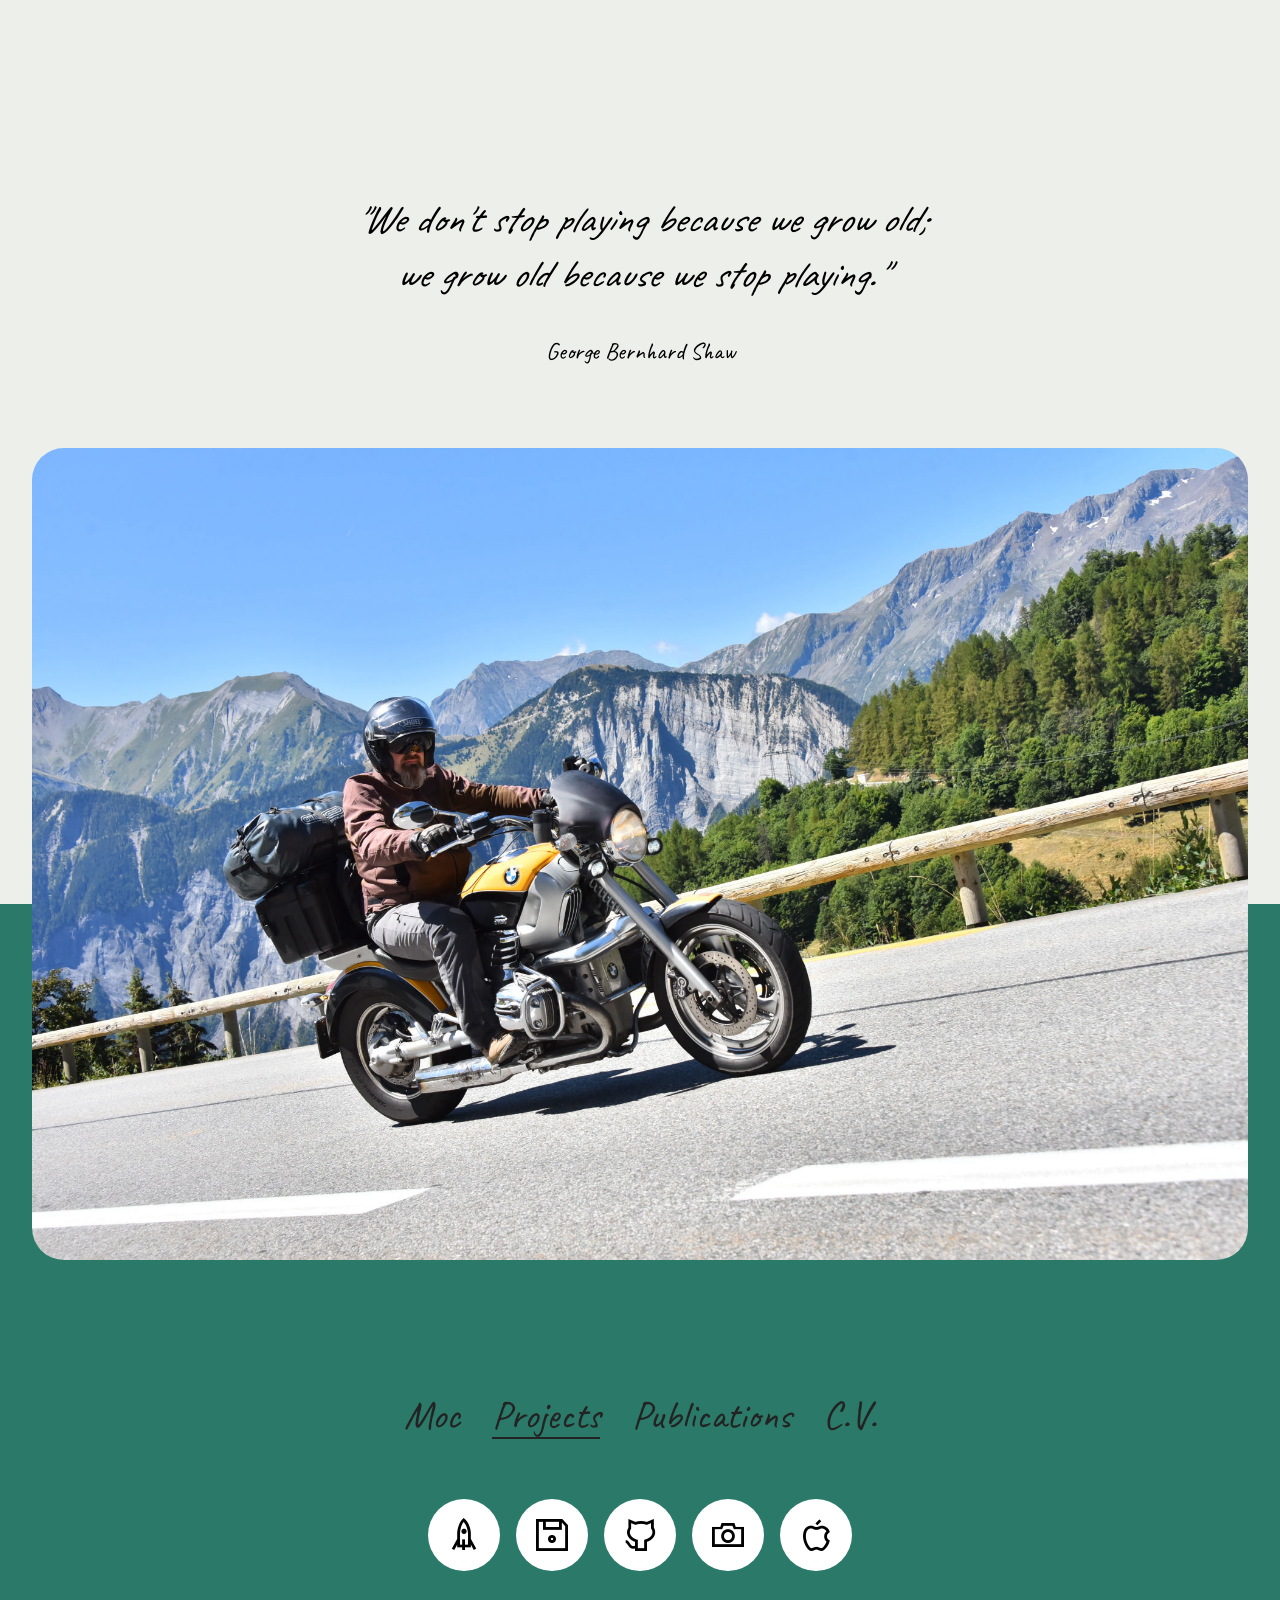
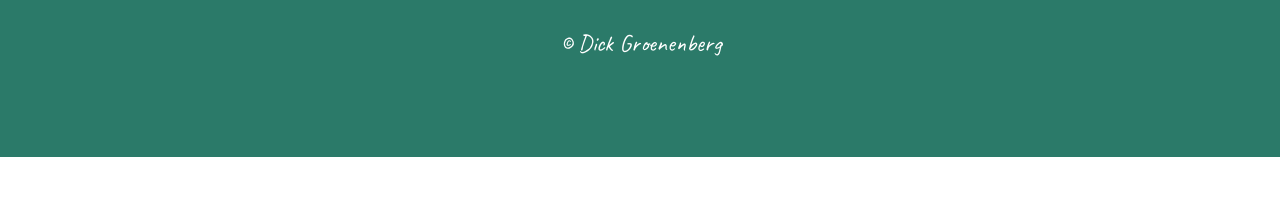
==== index.html @ f220b749 "moc pdf2?" ====
<!DOCTYPE html>
<html  >
<head>
  <!-- Site made with Mobirise Website Builder v6.1.9, https://mobirise.com -->
  <meta charset="UTF-8">
  <meta http-equiv="X-UA-Compatible" content="IE=edge">
  <meta name="generator" content="Mobirise v6.1.9, mobirise.com">
  <meta name="viewport" content="width=device-width, initial-scale=1, minimum-scale=1">
  <link rel="shortcut icon" href="assets/images/cylindrus-login-icon-small-128x129.png" type="image/x-icon">
  <meta name="description" content="">
  
  
  <title>Home</title>
  <link rel="stylesheet" href="assets/web/assets/mobirise-icons2/mobirise2.css">
  <link rel="stylesheet" href="assets/bootstrap/css/bootstrap.min.css">
  <link rel="stylesheet" href="assets/animatecss/animate.css">
  <link rel="stylesheet" href="assets/theme/css/style.css">
  <link rel="preload" href="https://fonts.googleapis.com/css?family=Inter+Tight:100,200,300,400,500,600,700,800,900,100i,200i,300i,400i,500i,600i,700i,800i,900i&display=swap" as="style" onload="this.onload=null;this.rel='stylesheet'">
  <noscript><link rel="stylesheet" href="https://fonts.googleapis.com/css?family=Inter+Tight:100,200,300,400,500,600,700,800,900,100i,200i,300i,400i,500i,600i,700i,800i,900i&display=swap"></noscript>
  <link rel="preload" href="https://fonts.googleapis.com/css?family=Caveat:400,500,600,700&display=swap" as="style" onload="this.onload=null;this.rel='stylesheet'">
  <noscript><link rel="stylesheet" href="https://fonts.googleapis.com/css?family=Caveat:400,500,600,700&display=swap"></noscript>
  <link rel="preload" as="style" href="assets/mobirise/css/mbr-additional.css?v=u9YUX5"><link rel="stylesheet" href="assets/mobirise/css/mbr-additional.css?v=u9YUX5" type="text/css">

  
  
  
</head>
<body>
  
  <section data-bs-version="5.1" class="header5 cid-tJS6uM4N87" id="header05-1">
	

	
	
	<div class="topbg"></div>
	<div class="align-center container">
		<div class="row justify-content-center">
			<div class="col-md-12 col-lg-9">
				<h1 class="mbr-section-title mbr-fonts-style mb-4 display-5"><em style="">"We don't stop playing because we grow old;</em><div><em style="">we grow old because we stop playing."</em></div></h1>
				<p class="mbr-text mbr-fonts-style mb-4 display-7">George Bernhard Shaw</p>
				
			</div>
		</div>
		<div class="row mt-5 justify-content-center">
			<div class="col-12 col-lg-12">
				<img src="assets/images/cla05586-2000x1335.jpg" alt="Mobirise Website Builder" title="">
			</div>
		</div>
	</div>
</section>

<section data-bs-version="5.1" class="footer1 programm5 cid-tJS9NNcTLZ" once="footers" id="footer03-8">

        

    

    <div class="container">
        <div class="row">

            <div class="row-links mb-4">
                <ul class="header-menu">
                  
                  
                  
                  
                <li class="header-menu-item mbr-fonts-style display-5">Moc</li><li class="header-menu-item mbr-fonts-style display-5"><a href="projects.html" class="text-black">Projects</a></li><li class="header-menu-item mbr-fonts-style display-5">Publications</li><li class="header-menu-item mbr-fonts-style display-5">C.V.</li></ul>
              </div>

            <div class="col-12">
                <div class="social-row">
                    <div class="soc-item">
                        <a href="https://mobiri.se/" target="_blank">
                            <span class="mbr-iconfont display-7 mobi-mbri-rocket mobi-mbri"></span>
                        </a>
                    </div>
                    <div class="soc-item">
                        <a href="https://mobiri.se/" target="_blank">
                            <span class="mbr-iconfont mobi-mbri-save mobi-mbri"></span>
                        </a>
                    </div>
                    <div class="soc-item">
                        <a href="https://mobiri.se/" target="_blank">
                            <span class="mbr-iconfont mobi-mbri-github mobi-mbri"></span>
                        </a>
                    </div>
                    <div class="soc-item">
                        <a href="https://mobiri.se/" target="_blank">
                            <span class="mbr-iconfont mobi-mbri-camera mobi-mbri"></span>
                        </a>
                    </div>
                    <div class="soc-item">
                        <a href="https://mobiri.se/" target="_blank">
                            <span class="mbr-iconfont mobi-mbri-apple mobi-mbri"></span>
                        </a>
                    </div>
                </div>
            </div>
            <div class="col-12 mt-5">
                <p class="mbr-fonts-style copyright display-7">
                    © Dick Groenenberg</p>
            </div>
        </div>
    </div>
</section><section class="display-7" style="padding: 0;align-items: center;justify-content: center;flex-wrap: wrap;    align-content: center;display: flex;position: relative;height: 4rem;"><a href="https://mobiri.se/" style="flex: 1 1;height: 4rem;position: absolute;width: 100%;z-index: 1;"><img alt="" style="height: 4rem;" src="[data-uri]"></a><p style="margin: 0;text-align: center;" class="display-7">&#8204;</p><a style="z-index:1" href="https://mobirise.com/drag-drop-website-builder.html">Drag and Drop Website Builder</a></section><script src="assets/bootstrap/js/bootstrap.bundle.min.js"></script>  <script src="assets/smoothscroll/smooth-scroll.js"></script>  <script src="assets/ytplayer/index.js"></script>  <script src="assets/theme/js/script.js"></script>  
  
  
 <div id="scrollToTop" class="scrollToTop mbr-arrow-up"><a style="text-align: center;"><i class="mbr-arrow-up-icon mbr-arrow-up-icon-cm cm-icon cm-icon-smallarrow-up"></i></a></div>
    <input name="animation" type="hidden">
  </body>
</html>
---- assets/web/assets/mobirise-icons2/mobirise2.css ----
@font-face {
  font-family: 'Moririse2';
  font-display: swap;
  src:  url('mobirise2.eot?f2bix4');
  src:  url('mobirise2.eot?f2bix4#iefix') format('embedded-opentype'),
    url('mobirise2.woff2?f2bix4') format('woff2'),
    url('mobirise2.woff?f2bix4') format('woff'),
    url('mobirise2.ttf?f2bix4') format('truetype'),
    url('mobirise2.svg?f2bix4#mobirise2') format('svg');
  font-weight: normal;
  font-style: normal;
}

[class^="mobi-"], [class*=" mobi-"] {
  /* use !important to prevent issues with browser extensions that change fonts */
  font-family: 'Moririse2' !important;
  speak: none;
  font-style: normal;
  font-weight: normal;
  font-variant: normal;
  text-transform: none;
  line-height: 1;

  /* Better Font Rendering =========== */
  -webkit-font-smoothing: antialiased;
  -moz-osx-font-smoothing: grayscale;
}

.mobi-mbri-add-submenu:before {
  content: "\e900";
}
.mobi-mbri-alert:before {
  content: "\e901";
}
.mobi-mbri-align-center:before {
  content: "\e902";
}
.mobi-mbri-align-justify:before {
  content: "\e903";
}
.mobi-mbri-align-left:before {
  content: "\e904";
}
.mobi-mbri-align-right:before {
  content: "\e905";
}
.mobi-mbri-android:before {
  content: "\e906";
}
.mobi-mbri-apple:before {
  content: "\e907";
}
.mobi-mbri-arrow-down:before {
  content: "\e908";
}
.mobi-mbri-arrow-next:before {
  content: "\e909";
}
.mobi-mbri-arrow-prev:before {
  content: "\e90a";
}
.mobi-mbri-arrow-up:before {
  content: "\e90b";
}
.mobi-mbri-bold:before {
  content: "\e90c";
}
.mobi-mbri-bookmark:before {
  content: "\e90d";
}
.mobi-mbri-bootstrap:before {
  content: "\e90e";
}
.mobi-mbri-briefcase:before {
  content: "\e90f";
}
.mobi-mbri-browse:before {
  content: "\e910";
}
.mobi-mbri-bulleted-list:before {
  content: "\e911";
}
.mobi-mbri-calendar:before {
  content: "\e912";
}
.mobi-mbri-camera:before {
  content: "\e913";
}
.mobi-mbri-cart-add:before {
  content: "\e914";
}
.mobi-mbri-cart-full:before {
  content: "\e915";
}
.mobi-mbri-cash:before {
  content: "\e916";
}
.mobi-mbri-change-style:before {
  content: "\e917";
}
.mobi-mbri-chat:before {
  content: "\e918";
}
.mobi-mbri-clock:before {
  content: "\e919";
}
.mobi-mbri-close:before {
  content: "\e91a";
}
.mobi-mbri-cloud:before {
  content: "\e91b";
}
.mobi-mbri-code:before {
  content: "\e91c";
}
.mobi-mbri-contact-form:before {
  content: "\e91d";
}
.mobi-mbri-credit-card:before {
  content: "\e91e";
}
.mobi-mbri-cursor-click:before {
  content: "\e91f";
}
.mobi-mbri-cust-feedback:before {
  content: "\e920";
}
.mobi-mbri-database:before {
  content: "\e921";
}
.mobi-mbri-delivery:before {
  content: "\e922";
}
.mobi-mbri-desktop:before {
  content: "\e923";
}
.mobi-mbri-devices:before {
  content: "\e924";
}
.mobi-mbri-down:before {
  content: "\e925";
}
.mobi-mbri-download-2:before {
  content: "\e926";
}
.mobi-mbri-download:before {
  content: "\e927";
}
.mobi-mbri-drag-n-drop-2:before {
  content: "\e928";
}
.mobi-mbri-drag-n-drop:before {
  content: "\e929";
}
.mobi-mbri-edit-2:before {
  content: "\e92a";
}
.mobi-mbri-edit:before {
  content: "\e92b";
}
.mobi-mbri-error:before {
  content: "\e92c";
}
.mobi-mbri-extension:before {
  content: "\e92d";
}
.mobi-mbri-features:before {
  content: "\e92e";
}
.mobi-mbri-file:before {
  content: "\e92f";
}
.mobi-mbri-flag:before {
  content: "\e930";
}
.mobi-mbri-folder:before {
  content: "\e931";
}
.mobi-mbri-gift:before {
  content: "\e932";
}
.mobi-mbri-github:before {
  content: "\e933";
}
.mobi-mbri-globe-2:before {
  content: "\e934";
}
.mobi-mbri-globe:before {
  content: "\e935";
}
.mobi-mbri-growing-chart:before {
  content: "\e936";
}
.mobi-mbri-hearth:before {
  content: "\e937";
}
.mobi-mbri-help:before {
  content: "\e938";
}
.mobi-mbri-home:before {
  content: "\e939";
}
.mobi-mbri-hot-cup:before {
  content: "\e93a";
}
.mobi-mbri-idea:before {
  content: "\e93b";
}
.mobi-mbri-image-gallery:before {
  content: "\e93c";
}
.mobi-mbri-image-slider:before {
  content: "\e93d";
}
.mobi-mbri-info:before {
  content: "\e93e";
}
.mobi-mbri-italic:before {
  content: "\e93f";
}
.mobi-mbri-key:before {
  content: "\e940";
}
.mobi-mbri-laptop:before {
  content: "\e941";
}
.mobi-mbri-layers:before {
  content: "\e942";
}
.mobi-mbri-left-right:before {
  content: "\e943";
}
.mobi-mbri-left:before {
  content: "\e944";
}
.mobi-mbri-letter:before {
  content: "\e945";
}
.mobi-mbri-like:before {
  content: "\e946";
}
.mobi-mbri-link:before {
  content: "\e947";
}
.mobi-mbri-lock:before {
  content: "\e948";
}
.mobi-mbri-login:before {
  content: "\e949";
}
.mobi-mbri-logout:before {
  content: "\e94a";
}
.mobi-mbri-magic-stick:before {
  content: "\e94b";
}
.mobi-mbri-map-pin:before {
  content: "\e94c";
}
.mobi-mbri-menu:before {
  content: "\e94d";
}
.mobi-mbri-mobile-2:before {
  content: "\e94e";
}
.mobi-mbri-mobile-horizontal:before {
  content: "\e94f";
}
.mobi-mbri-mobile:before {
  content: "\e950";
}
.mobi-mbri-mobirise:before {
  content: "\e951";
}
.mobi-mbri-more-horizontal:before {
  content: "\e952";
}
.mobi-mbri-more-vertical:before {
  content: "\e953";
}
.mobi-mbri-music:before {
  content: "\e954";
}
.mobi-mbri-new-file:before {
  content: "\e955";
}
.mobi-mbri-numbered-list:before {
  content: "\e956";
}
.mobi-mbri-opened-folder:before {
  content: "\e957";
}
.mobi-mbri-pages:before {
  content: "\e958";
}
.mobi-mbri-paper-plane:before {
  content: "\e959";
}
.mobi-mbri-paperclip:before {
  content: "\e95a";
}
.mobi-mbri-phone:before {
  content: "\e95b";
}
.mobi-mbri-photo:before {
  content: "\e95c";
}
.mobi-mbri-photos:before {
  content: "\e95d";
}
.mobi-mbri-pin:before {
  content: "\e95e";
}
.mobi-mbri-play:before {
  content: "\e95f";
}
.mobi-mbri-plus:before {
  content: "\e960";
}
.mobi-mbri-preview:before {
  content: "\e961";
}
.mobi-mbri-print:before {
  content: "\e962";
}
.mobi-mbri-protect:before {
  content: "\e963";
}
.mobi-mbri-question:before {
  content: "\e964";
}
.mobi-mbri-quote-left:before {
  content: "\e965";
}
.mobi-mbri-quote-right:before {
  content: "\e966";
}
.mobi-mbri-redo:before {
  content: "\e967";
}
.mobi-mbri-refresh:before {
  content: "\e968";
}
.mobi-mbri-responsive-2:before {
  content: "\e969";
}
.mobi-mbri-responsive:before {
  content: "\e96a";
}
.mobi-mbri-right:before {
  content: "\e96b";
}
.mobi-mbri-rocket:before {
  content: "\e96c";
}
.mobi-mbri-sad-face:before {
  content: "\e96d";
}
.mobi-mbri-sale:before {
  content: "\e96e";
}
.mobi-mbri-save:before {
  content: "\e96f";
}
.mobi-mbri-search:before {
  content: "\e970";
}
.mobi-mbri-setting-2:before {
  content: "\e971";
}
.mobi-mbri-setting-3:before {
  content: "\e972";
}
.mobi-mbri-setting:before {
  content: "\e973";
}
.mobi-mbri-share:before {
  content: "\e974";
}
.mobi-mbri-shopping-bag:before {
  content: "\e975";
}
.mobi-mbri-shopping-basket:before {
  content: "\e976";
}
.mobi-mbri-shopping-cart:before {
  content: "\e977";
}
.mobi-mbri-sites:before {
  content: "\e978";
}
.mobi-mbri-smile-face:before {
  content: "\e979";
}
.mobi-mbri-speed:before {
  content: "\e97a";
}
.mobi-mbri-star:before {
  content: "\e97b";
}
.mobi-mbri-success:before {
  content: "\e97c";
}
.mobi-mbri-sun:before {
  content: "\e97d";
}
.mobi-mbri-sun2:before {
  content: "\e97e";
}
.mobi-mbri-tablet-vertical:before {
  content: "\e97f";
}
.mobi-mbri-tablet:before {
  content: "\e980";
}
.mobi-mbri-target:before {
  content: "\e981";
}
.mobi-mbri-timer:before {
  content: "\e982";
}
.mobi-mbri-to-ftp:before {
  content: "\e983";
}
.mobi-mbri-to-local-drive:before {
  content: "\e984";
}
.mobi-mbri-touch-swipe:before {
  content: "\e985";
}
.mobi-mbri-touch:before {
  content: "\e986";
}
.mobi-mbri-trash:before {
  content: "\e987";
}
.mobi-mbri-underline:before {
  content: "\e988";
}
.mobi-mbri-undo:before {
  content: "\e989";
}
.mobi-mbri-unlink:before {
  content: "\e98a";
}
.mobi-mbri-unlock:before {
  content: "\e98b";
}
.mobi-mbri-up-down:before {
  content: "\e98c";
}
.mobi-mbri-up:before {
  content: "\e98d";
}
.mobi-mbri-update:before {
  content: "\e98e";
}
.mobi-mbri-upload-2:before {
  content: "\e98f";
}
.mobi-mbri-upload:before {
  content: "\e990";
}
.mobi-mbri-user-2:before {
  content: "\e991";
}
.mobi-mbri-user:before {
  content: "\e992";
}
.mobi-mbri-users:before {
  content: "\e993";
}
.mobi-mbri-video-play:before {
  content: "\e994";
}
.mobi-mbri-video:before {
  content: "\e995";
}
.mobi-mbri-watch:before {
  content: "\e996";
}
.mobi-mbri-website-theme-2:before {
  content: "\e997";
}
.mobi-mbri-website-theme:before {
  content: "\e998";
}
.mobi-mbri-wifi:before {
  content: "\e999";
}
.mobi-mbri-windows:before {
  content: "\e99a";
}
.mobi-mbri-zoom-in:before {
  content: "\e99b";
}
.mobi-mbri-zoom-out:before {
  content: "\e99c";
}
---- assets/theme/css/style.css ----
@charset "UTF-8";
section {
  background-color: #ffffff;
}

body {
  font-style: normal;
  line-height: 1.5;
  font-weight: 400;
  color: #232323;
  position: relative;
}

button {
  background-color: transparent;
  border-color: transparent;
}

.embla__button,
.carousel-control {
  background-color: #edefea !important;
  opacity: 0.8 !important;
  color: #464845 !important;
  border-color: #edefea !important;
}

.carousel .close,
.modalWindow .close {
  background-color: #edefea !important;
  color: #464845 !important;
  border-color: #edefea !important;
  opacity: 0.8 !important;
}

.carousel .close:hover,
.modalWindow .close:hover {
  opacity: 1 !important;
}

.carousel-indicators li {
  background-color: #edefea !important;
  border: 2px solid #464845 !important;
}

.carousel-indicators li:hover,
.carousel-indicators li:active {
  opacity: 0.8 !important;
}

.embla__button:hover,
.carousel-control:hover {
  background-color: #edefea !important;
  opacity: 1 !important;
}

.modalWindow-video-container {
  height: 80%;
}

section,
.container,
.container-fluid {
  position: relative;
  word-wrap: break-word;
}

a.mbr-iconfont:hover {
  text-decoration: none;
}

.article .lead p,
.article .lead ul,
.article .lead ol,
.article .lead pre,
.article .lead blockquote {
  margin-bottom: 0;
}

a {
  font-style: normal;
  font-weight: 400;
  cursor: pointer;
}
a, a:hover {
  text-decoration: none;
}

.mbr-section-title {
  font-style: normal;
  line-height: 1.3;
}

.mbr-section-subtitle {
  line-height: 1.3;
}

.mbr-text {
  font-style: normal;
  line-height: 1.7;
}

h1,
h2,
h3,
h4,
h5,
h6,
.display-1,
.display-2,
.display-4,
.display-5,
.display-7,
span,
p,
a {
  line-height: 1;
  word-break: break-word;
  word-wrap: break-word;
  font-weight: 400;
}

b,
strong {
  font-weight: bold;
}

input:-webkit-autofill, input:-webkit-autofill:hover, input:-webkit-autofill:focus, input:-webkit-autofill:active {
  transition-delay: 9999s;
  -webkit-transition-property: background-color, color;
  transition-property: background-color, color;
}

textarea[type=hidden] {
  display: none;
}

section {
  background-position: 50% 50%;
  background-repeat: no-repeat;
  background-size: cover;
}
section .mbr-background-video,
section .mbr-background-video-preview {
  position: absolute;
  bottom: 0;
  left: 0;
  right: 0;
  top: 0;
}

.hidden {
  visibility: hidden;
}

.mbr-z-index20 {
  z-index: 20;
}

/*! Base colors */
.mbr-white {
  color: #ffffff;
}

.mbr-black {
  color: #111111;
}

.mbr-bg-white {
  background-color: #ffffff;
}

.mbr-bg-black {
  background-color: #000000;
}

/*! Text-aligns */
.align-left {
  text-align: left;
}

.align-center {
  text-align: center;
}

.align-right {
  text-align: right;
}

/*! Font-weight  */
.mbr-light {
  font-weight: 300;
}

.mbr-regular {
  font-weight: 400;
}

.mbr-semibold {
  font-weight: 500;
}

.mbr-bold {
  font-weight: 700;
}

/*! Media  */
.media-content {
  flex-basis: 100%;
}

.media-container-row {
  display: flex;
  flex-direction: row;
  flex-wrap: wrap;
  justify-content: center;
  align-content: center;
  align-items: start;
}
.media-container-row .media-size-item {
  width: 400px;
}

.media-container-column {
  display: flex;
  flex-direction: column;
  flex-wrap: wrap;
  justify-content: center;
  align-content: center;
  align-items: stretch;
}
.media-container-column > * {
  width: 100%;
}

@media (min-width: 992px) {
  .media-container-row {
    flex-wrap: nowrap;
  }
}
figure {
  margin-bottom: 0;
  overflow: hidden;
}

figure[mbr-media-size] {
  transition: width 0.1s;
}

img,
iframe {
  display: block;
  width: 100%;
}

.card {
  background-color: transparent;
  border: none;
}

.card-box {
  width: 100%;
}

.card-img {
  text-align: center;
  flex-shrink: 0;
  -webkit-flex-shrink: 0;
}

.media {
  max-width: 100%;
  margin: 0 auto;
}

.mbr-figure {
  align-self: center;
}

.media-container > div {
  max-width: 100%;
}

.mbr-figure img,
.card-img img {
  width: 100%;
}

@media (max-width: 991px) {
  .media-size-item {
    width: auto !important;
  }
  .media {
    width: auto;
  }
  .mbr-figure {
    width: 100% !important;
  }
}
/*! Buttons */
.mbr-section-btn {
  margin-left: -0.6rem;
  margin-right: -0.6rem;
  font-size: 0;
}

.btn {
  font-weight: 600;
  border-width: 1px;
  font-style: normal;
  margin: 0.6rem 0.6rem;
  white-space: normal;
  transition: all 0.2s ease-in-out;
  display: inline-flex;
  align-items: center;
  justify-content: center;
  word-break: break-word;
}

.btn-sm {
  font-weight: 600;
  letter-spacing: 0px;
  transition: all 0.3s ease-in-out;
}

.btn-md {
  font-weight: 600;
  letter-spacing: 0px;
  transition: all 0.3s ease-in-out;
}

.btn-lg {
  font-weight: 600;
  letter-spacing: 0px;
  transition: all 0.3s ease-in-out;
}

.btn-form {
  margin: 0;
}
.btn-form:hover {
  cursor: pointer;
}

nav .mbr-section-btn {
  margin-left: 0rem;
  margin-right: 0rem;
}

/*! Btn icon margin */
.btn .mbr-iconfont,
.btn.btn-sm .mbr-iconfont {
  order: 1;
  cursor: pointer;
  margin-left: 0.5rem;
  vertical-align: sub;
}

.btn.btn-md .mbr-iconfont,
.btn.btn-md .mbr-iconfont {
  margin-left: 0.8rem;
}

.mbr-regular {
  font-weight: 400;
}

.mbr-semibold {
  font-weight: 500;
}

.mbr-bold {
  font-weight: 700;
}

[type=submit] {
  -webkit-appearance: none;
}

/*! Full-screen */
.mbr-fullscreen .mbr-overlay {
  min-height: 100vh;
}

.mbr-fullscreen {
  display: flex;
  display: -moz-flex;
  display: -ms-flex;
  display: -o-flex;
  align-items: center;
  min-height: 100vh;
  padding-top: 3rem;
  padding-bottom: 3rem;
}

/*! Map */
.map {
  height: 25rem;
  position: relative;
}
.map iframe {
  width: 100%;
  height: 100%;
}

/*! Scroll to top arrow */
.mbr-arrow-up {
  bottom: 25px;
  right: 90px;
  position: fixed;
  text-align: right;
  z-index: 5000;
  color: #ffffff;
  font-size: 22px;
}

.mbr-arrow-up a {
  background: rgba(0, 0, 0, 0.2);
  border-radius: 50%;
  color: #fff;
  display: inline-block;
  height: 60px;
  width: 60px;
  border: 2px solid #fff;
  outline-style: none !important;
  position: relative;
  text-decoration: none;
  transition: all 0.3s ease-in-out;
  cursor: pointer;
  text-align: center;
}
.mbr-arrow-up a:hover {
  background-color: rgba(0, 0, 0, 0.4);
}
.mbr-arrow-up a i {
  line-height: 60px;
}

.mbr-arrow-up-icon {
  display: block;
  color: #fff;
}

.mbr-arrow-up-icon::before {
  content: "›";
  display: inline-block;
  font-family: serif;
  font-size: 22px;
  line-height: 1;
  font-style: normal;
  position: relative;
  top: 6px;
  left: -4px;
  transform: rotate(-90deg);
}

/*! Arrow Down */
.mbr-arrow {
  position: absolute;
  bottom: 45px;
  left: 50%;
  width: 60px;
  height: 60px;
  cursor: pointer;
  background-color: rgba(80, 80, 80, 0.5);
  border-radius: 50%;
  transform: translateX(-50%);
}
@media (max-width: 767px) {
  .mbr-arrow {
    display: none;
  }
}
.mbr-arrow > a {
  display: inline-block;
  text-decoration: none;
  outline-style: none;
  animation: arrowdown 1.7s ease-in-out infinite;
  color: #ffffff;
}
.mbr-arrow > a > i {
  position: absolute;
  top: -2px;
  left: 15px;
  font-size: 2rem;
}

#scrollToTop a i::before {
  content: "";
  position: absolute;
  display: block;
  border-bottom: 2.5px solid #fff;
  border-left: 2.5px solid #fff;
  width: 27.8%;
  height: 27.8%;
  left: 50%;
  top: 51%;
  transform: translateY(-30%) translateX(-50%) rotate(135deg);
}

@keyframes arrowdown {
  0% {
    transform: translateY(0px);
  }
  50% {
    transform: translateY(-5px);
  }
  100% {
    transform: translateY(0px);
  }
}
@media (max-width: 500px) {
  .mbr-arrow-up {
    left: 0;
    right: 0;
    text-align: center;
  }
}
/*Gradients animation*/
@keyframes gradient-animation {
  from {
    background-position: 0% 100%;
    animation-timing-function: ease-in-out;
  }
  to {
    background-position: 100% 0%;
    animation-timing-function: ease-in-out;
  }
}
.bg-gradient {
  background-size: 200% 200%;
  animation: gradient-animation 5s infinite alternate;
  -webkit-animation: gradient-animation 5s infinite alternate;
}

.menu .navbar-brand {
  display: -webkit-flex;
}
.menu .navbar-brand span {
  display: flex;
  display: -webkit-flex;
}
.menu .navbar-brand .navbar-caption-wrap {
  display: -webkit-flex;
}
.menu .navbar-brand .navbar-logo img {
  display: -webkit-flex;
  width: auto;
}
@media (min-width: 768px) and (max-width: 991px) {
  .menu .navbar-toggleable-sm .navbar-nav {
    display: -ms-flexbox;
  }
}
@media (max-width: 991px) {
  .menu .navbar-collapse {
    max-height: 93.5vh;
  }
  .menu .navbar-collapse.show {
    overflow: auto;
  }
}
@media (min-width: 992px) {
  .menu .navbar-nav.nav-dropdown {
    display: -webkit-flex;
  }
  .menu .navbar-toggleable-sm .navbar-collapse {
    display: -webkit-flex !important;
  }
  .menu .collapsed .navbar-collapse {
    max-height: 93.5vh;
  }
  .menu .collapsed .navbar-collapse.show {
    overflow: auto;
  }
}
@media (max-width: 767px) {
  .menu .navbar-collapse {
    max-height: 80vh;
  }
}

.nav-link .mbr-iconfont {
  margin-right: 0.5rem;
}

.navbar {
  display: -webkit-flex;
  -webkit-flex-wrap: wrap;
  -webkit-align-items: center;
  -webkit-justify-content: space-between;
}

.navbar-collapse {
  -webkit-flex-basis: 100%;
  -webkit-flex-grow: 1;
  -webkit-align-items: center;
}

.nav-dropdown .link {
  padding: 0.667em 1.667em !important;
  margin: 0 !important;
}

.nav {
  display: -webkit-flex;
  -webkit-flex-wrap: wrap;
}

.row {
  display: -webkit-flex;
  -webkit-flex-wrap: wrap;
}

.justify-content-center {
  -webkit-justify-content: center;
}

.form-inline {
  display: -webkit-flex;
}

.card-wrapper {
  -webkit-flex: 1;
}

.carousel-control {
  z-index: 10;
  display: -webkit-flex;
}

.carousel-controls {
  display: -webkit-flex;
}

.media {
  display: -webkit-flex;
}

.form-group:focus {
  outline: none;
}

.jq-selectbox__select {
  padding: 7px 0;
  position: relative;
}

.jq-selectbox__dropdown {
  overflow: hidden;
  border-radius: 10px;
  position: absolute;
  top: 100%;
  left: 0 !important;
  width: 100% !important;
}

.jq-selectbox__trigger-arrow {
  right: 0;
  transform: translateY(-50%);
}

.jq-selectbox li {
  padding: 1.07em 0.5em;
}

input[type=range] {
  padding-left: 0 !important;
  padding-right: 0 !important;
}

.modal-dialog,
.modal-content {
  height: 100%;
}

.modal-dialog .carousel-inner {
  height: calc(100vh - 1.75rem);
}
@media (max-width: 575px) {
  .modal-dialog .carousel-inner {
    height: calc(100vh - 1rem);
  }
}

.carousel-item {
  text-align: center;
}

.carousel-item img {
  margin: auto;
}

.navbar-toggler {
  align-self: flex-start;
  padding: 0.25rem 0.75rem;
  font-size: 1.25rem;
  line-height: 1;
  background: transparent;
  border: 1px solid transparent;
  border-radius: 0.25rem;
}

.navbar-toggler:focus,
.navbar-toggler:hover {
  text-decoration: none;
  box-shadow: none;
}

.navbar-toggler-icon {
  display: inline-block;
  width: 1.5em;
  height: 1.5em;
  vertical-align: middle;
  content: "";
  background: no-repeat center center;
  background-size: 100% 100%;
}

.navbar-toggler-left {
  position: absolute;
  left: 1rem;
}

.navbar-toggler-right {
  position: absolute;
  right: 1rem;
}

.card-img {
  width: auto;
}

.menu .navbar.collapsed:not(.beta-menu) {
  flex-direction: column;
}

.carousel-item.active,
.carousel-item-next,
.carousel-item-prev {
  display: flex;
}

.note-air-layout .dropup .dropdown-menu,
.note-air-layout .navbar-fixed-bottom .dropdown .dropdown-menu {
  bottom: initial !important;
}

html,
body {
  height: auto;
  min-height: 100vh;
}

.dropup .dropdown-toggle::after {
  display: none;
}

.form-asterisk {
  font-family: initial;
  position: absolute;
  top: -2px;
  font-weight: normal;
}

.form-control-label {
  position: relative;
  cursor: pointer;
  margin-bottom: 0.357em;
  padding: 0;
}

.alert {
  color: #ffffff;
  border-radius: 0;
  border: 0;
  font-size: 1.1rem;
  line-height: 1.5;
  margin-bottom: 1.875rem;
  padding: 1.25rem;
  position: relative;
  text-align: center;
}
.alert.alert-form::after {
  background-color: inherit;
  bottom: -7px;
  content: "";
  display: block;
  height: 14px;
  left: 50%;
  margin-left: -7px;
  position: absolute;
  transform: rotate(45deg);
  width: 14px;
}

.form-control {
  background-color: #ffffff;
  background-clip: border-box;
  color: #232323;
  line-height: 1rem !important;
  height: auto;
  padding: 1.2rem 2rem;
  transition: border-color 0.25s ease 0s;
  border: 1px solid transparent !important;
  border-radius: 4px;
  box-shadow: rgba(0, 0, 0, 0.07) 0px 1px 1px 0px, rgba(0, 0, 0, 0.07) 0px 1px 3px 0px, rgba(0, 0, 0, 0.03) 0px 0px 0px 1px;
}
.form-active .form-control:invalid {
  border-color: red;
}

.row > * {
  padding-right: 1rem;
  padding-left: 1rem;
}

form .row {
  margin-left: -0.6rem;
  margin-right: -0.6rem;
}
form .row [class*=col] {
  padding-left: 0.6rem;
  padding-right: 0.6rem;
}

form .mbr-section-btn {
  padding-left: 0.6rem;
  padding-right: 0.6rem;
}

form .form-check-input {
  margin-top: 0.5;
}

textarea.form-control {
  line-height: 1.5rem !important;
}

.form-group {
  margin-bottom: 1.2rem;
}

.form-control,
form .btn {
  min-height: 48px;
}

.gdpr-block label span.textGDPR input[name=gdpr] {
  top: 7px;
}

.form-control:focus {
  box-shadow: none;
}

:focus {
  outline: none;
}

.mbr-overlay {
  background-color: #000;
  bottom: 0;
  left: 0;
  opacity: 0.5;
  position: absolute;
  right: 0;
  top: 0;
  z-index: 0;
  pointer-events: none;
}

blockquote {
  font-style: italic;
  padding: 3rem;
  font-size: 1.09rem;
  position: relative;
  border-left: 3px solid;
}

ul,
ol,
pre,
blockquote {
  margin-bottom: 2.3125rem;
}

.mt-4 {
  margin-top: 2rem !important;
}

.mb-4 {
  margin-bottom: 2rem !important;
}

.container,
.container-fluid {
  padding-left: 16px;
  padding-right: 16px;
}

.row {
  margin-left: -16px;
  margin-right: -16px;
}
.row > [class*=col] {
  padding-left: 16px;
  padding-right: 16px;
}

@media (min-width: 992px) {
  .container-fluid {
    padding-left: 32px;
    padding-right: 32px;
  }
}
@media (max-width: 991px) {
  .mbr-container {
    padding-left: 16px;
    padding-right: 16px;
  }
}
.app-video-wrapper > img {
  opacity: 1;
}

.app-video-wrapper {
  background: transparent;
}

.item {
  position: relative;
}

.dropdown-menu .dropdown-menu {
  left: 100%;
}

.dropdown-item + .dropdown-menu {
  display: none;
}

.dropdown-item:hover + .dropdown-menu,
.dropdown-menu:hover {
  display: block;
}

@media (min-aspect-ratio: 16/9) {
  .mbr-video-foreground {
    height: 300% !important;
    top: -100% !important;
  }
}
@media (max-aspect-ratio: 16/9) {
  .mbr-video-foreground {
    width: 300% !important;
    left: -100% !important;
  }
}.engine {
	position: absolute;
	text-indent: -2400px;
	text-align: center;
	padding: 0;
	top: 0;
	left: -2400px;
}
---- assets/mobirise/css/mbr-additional.css ----
.btn {
  border-width: 2px;
}
img,
.card-wrap,
.card-wrapper,
.video-wrapper,
.mbr-figure iframe,
.google-map iframe,
.slide-content,
.plan,
.card,
.item-wrapper,
.item-wrapper .mbr-overlay {
  border-radius: 2rem !important;
}
.video-wrapper {
  overflow: hidden;
}
body {
  font-family: Inter Tight;
}
.display-1 {
  font-family: 'Inter Tight', sans-serif;
  font-size: 5rem;
  line-height: 1;
}
.display-1 > .mbr-iconfont {
  font-size: 6.25rem;
}
.display-2 {
  font-family: 'Inter Tight', sans-serif;
  font-size: 4rem;
  line-height: 1;
}
.display-2 > .mbr-iconfont {
  font-size: 5rem;
}
.display-4 {
  font-family: 'Inter Tight', sans-serif;
  font-size: 1.4rem;
  line-height: 1.5;
}
.display-4 > .mbr-iconfont {
  font-size: 1.75rem;
}
.display-5 {
  font-family: 'Caveat', handwriting;
  font-size: 2.8rem;
  line-height: 1.5;
}
.display-5 > .mbr-iconfont {
  font-size: 3.5rem;
}
.display-7 {
  font-family: 'Caveat', handwriting;
  font-size: 1.6rem;
  line-height: 1.3;
}
.display-7 > .mbr-iconfont {
  font-size: 2rem;
}
/* ---- Fluid typography for mobile devices ---- */
/* 1.4 - font scale ratio ( bootstrap == 1.42857 ) */
/* 100vw - current viewport width */
/* (48 - 20)  48 == 48rem == 768px, 20 == 20rem == 320px(minimal supported viewport) */
/* 0.65 - min scale variable, may vary */
@media (max-width: 992px) {
  .display-1 {
    font-size: 4rem;
  }
}
@media (max-width: 768px) {
  .display-1 {
    font-size: 3.5rem;
    font-size: calc( 2.4rem + (5 - 2.4) * ((100vw - 20rem) / (48 - 20)));
    line-height: calc( 1.1 * (2.4rem + (5 - 2.4) * ((100vw - 20rem) / (48 - 20))));
  }
  .display-2 {
    font-size: 3.2rem;
    font-size: calc( 2.05rem + (4 - 2.05) * ((100vw - 20rem) / (48 - 20)));
    line-height: calc( 1.3 * (2.05rem + (4 - 2.05) * ((100vw - 20rem) / (48 - 20))));
  }
  .display-4 {
    font-size: 1.12rem;
    font-size: calc( 1.14rem + (1.4 - 1.14) * ((100vw - 20rem) / (48 - 20)));
    line-height: calc( 1.4 * (1.14rem + (1.4 - 1.14) * ((100vw - 20rem) / (48 - 20))));
  }
  .display-5 {
    font-size: 2.24rem;
    font-size: calc( 1.63rem + (2.8 - 1.63) * ((100vw - 20rem) / (48 - 20)));
    line-height: calc( 1.4 * (1.63rem + (2.8 - 1.63) * ((100vw - 20rem) / (48 - 20))));
  }
  .display-7 {
    font-size: 1.28rem;
    font-size: calc( 1.21rem + (1.6 - 1.21) * ((100vw - 20rem) / (48 - 20)));
    line-height: calc( 1.4 * (1.21rem + (1.6 - 1.21) * ((100vw - 20rem) / (48 - 20))));
  }
}
@media (min-width: 992px) and (max-width: 1400px) {
  .display-1 {
    font-size: 3.5rem;
    font-size: calc( 2.4rem + (5 - 2.4) * ((100vw - 62rem) / (87 - 62)));
    line-height: calc( 1.1 * (2.4rem + (5 - 2.4) * ((100vw - 62rem) / (87 - 62))));
  }
  .display-2 {
    font-size: 3.2rem;
    font-size: calc( 2.05rem + (4 - 2.05) * ((100vw - 62rem) / (87 - 62)));
    line-height: calc( 1.3 * (2.05rem + (4 - 2.05) * ((100vw - 62rem) / (87 - 62))));
  }
  .display-4 {
    font-size: 1.12rem;
    font-size: calc( 1.14rem + (1.4 - 1.14) * ((100vw - 62rem) / (87 - 62)));
    line-height: calc( 1.4 * (1.14rem + (1.4 - 1.14) * ((100vw - 62rem) / (87 - 62))));
  }
  .display-5 {
    font-size: 2.24rem;
    font-size: calc( 1.63rem + (2.8 - 1.63) * ((100vw - 62rem) / (87 - 62)));
    line-height: calc( 1.4 * (1.63rem + (2.8 - 1.63) * ((100vw - 62rem) / (87 - 62))));
  }
  .display-7 {
    font-size: 1.28rem;
    font-size: calc( 1.21rem + (1.6 - 1.21) * ((100vw - 62rem) / (87 - 62)));
    line-height: calc( 1.4 * (1.21rem + (1.6 - 1.21) * ((100vw - 62rem) / (87 - 62))));
  }
}
/* Buttons */
.btn {
  padding: 1.25rem 2rem;
  border-radius: 4px;
}
@media (max-width: 767px) {
  .btn {
    padding: 0.75rem 1.5rem;
  }
}
.btn-sm {
  padding: 0.6rem 1.2rem;
  border-radius: 4px;
}
.btn-md {
  padding: 0.6rem 1.2rem;
  border-radius: 4px;
}
.btn-lg {
  padding: 1.25rem 2rem;
  border-radius: 4px;
}
.bg-primary {
  background-color: #2b7a69 !important;
}
.bg-success {
  background-color: #ffeb69 !important;
}
.bg-info {
  background-color: #2b7a69 !important;
}
.bg-warning {
  background-color: #2b7a69 !important;
}
.bg-danger {
  background-color: #2b7a69 !important;
}
.btn-primary,
.btn-primary:active {
  background-color: #2b7a69 !important;
  border-color: #2b7a69 !important;
  color: #ffffff !important;
  box-shadow: none;
}
.btn-primary:hover,
.btn-primary:focus,
.btn-primary.focus,
.btn-primary.active {
  color: inherit;
  background-color: #38a089 !important;
  border-color: #38a089 !important;
  box-shadow: none;
}
.btn-primary.disabled,
.btn-primary:disabled {
  color: #ffffff !important;
  background-color: #38a089 !important;
  border-color: #38a089 !important;
}
.btn-secondary,
.btn-secondary:active {
  background-color: #164fd3 !important;
  border-color: #164fd3 !important;
  color: #ffffff !important;
  box-shadow: none;
}
.btn-secondary:hover,
.btn-secondary:focus,
.btn-secondary.focus,
.btn-secondary.active {
  color: inherit;
  background-color: #326aea !important;
  border-color: #326aea !important;
  box-shadow: none;
}
.btn-secondary.disabled,
.btn-secondary:disabled {
  color: #ffffff !important;
  background-color: #326aea !important;
  border-color: #326aea !important;
}
.btn-info,
.btn-info:active {
  background-color: #2b7a69 !important;
  border-color: #2b7a69 !important;
  color: #ffffff !important;
  box-shadow: none;
}
.btn-info:hover,
.btn-info:focus,
.btn-info.focus,
.btn-info.active {
  color: inherit;
  background-color: #38a089 !important;
  border-color: #38a089 !important;
  box-shadow: none;
}
.btn-info.disabled,
.btn-info:disabled {
  color: #ffffff !important;
  background-color: #38a089 !important;
  border-color: #38a089 !important;
}
.btn-success,
.btn-success:active {
  background-color: #ffeb69 !important;
  border-color: #ffeb69 !important;
  color: #695b00 !important;
  box-shadow: none;
}
.btn-success:hover,
.btn-success:focus,
.btn-success.focus,
.btn-success.active {
  color: inherit;
  background-color: #fff29c !important;
  border-color: #fff29c !important;
  box-shadow: none;
}
.btn-success.disabled,
.btn-success:disabled {
  color: #695b00 !important;
  background-color: #fff29c !important;
  border-color: #fff29c !important;
}
.btn-warning,
.btn-warning:active {
  background-color: #2b7a69 !important;
  border-color: #2b7a69 !important;
  color: #ffffff !important;
  box-shadow: none;
}
.btn-warning:hover,
.btn-warning:focus,
.btn-warning.focus,
.btn-warning.active {
  color: inherit;
  background-color: #38a089 !important;
  border-color: #38a089 !important;
  box-shadow: none;
}
.btn-warning.disabled,
.btn-warning:disabled {
  color: #ffffff !important;
  background-color: #38a089 !important;
  border-color: #38a089 !important;
}
.btn-danger,
.btn-danger:active {
  background-color: #2b7a69 !important;
  border-color: #2b7a69 !important;
  color: #ffffff !important;
  box-shadow: none;
}
.btn-danger:hover,
.btn-danger:focus,
.btn-danger.focus,
.btn-danger.active {
  color: inherit;
  background-color: #38a089 !important;
  border-color: #38a089 !important;
  box-shadow: none;
}
.btn-danger.disabled,
.btn-danger:disabled {
  color: #ffffff !important;
  background-color: #38a089 !important;
  border-color: #38a089 !important;
}
.btn-white,
.btn-white:active {
  background-color: #eff0ec !important;
  border-color: #eff0ec !important;
  color: #757b62 !important;
  box-shadow: none;
}
.btn-white:hover,
.btn-white:focus,
.btn-white.focus,
.btn-white.active {
  color: inherit;
  background-color: #ffffff !important;
  border-color: #ffffff !important;
  box-shadow: none;
}
.btn-white.disabled,
.btn-white:disabled {
  color: #757b62 !important;
  background-color: #ffffff !important;
  border-color: #ffffff !important;
}
.btn-black,
.btn-black:active {
  background-color: #232323 !important;
  border-color: #232323 !important;
  color: #ffffff !important;
  box-shadow: none;
}
.btn-black:hover,
.btn-black:focus,
.btn-black.focus,
.btn-black.active {
  color: inherit;
  background-color: #3d3d3d !important;
  border-color: #3d3d3d !important;
  box-shadow: none;
}
.btn-black.disabled,
.btn-black:disabled {
  color: #ffffff !important;
  background-color: #3d3d3d !important;
  border-color: #3d3d3d !important;
}
.btn-primary-outline,
.btn-primary-outline:active {
  background-color: transparent !important;
  border-color: #2b7a69;
  color: #2b7a69;
}
.btn-primary-outline:hover,
.btn-primary-outline:focus,
.btn-primary-outline.focus,
.btn-primary-outline.active {
  color: #143a32 !important;
  background-color: transparent !important;
  border-color: #143a32 !important;
  box-shadow: none !important;
}
.btn-primary-outline.disabled,
.btn-primary-outline:disabled {
  color: #ffffff !important;
  background-color: #2b7a69 !important;
  border-color: #2b7a69 !important;
}
.btn-secondary-outline,
.btn-secondary-outline:active {
  background-color: transparent !important;
  border-color: #164fd3;
  color: #164fd3;
}
.btn-secondary-outline:hover,
.btn-secondary-outline:focus,
.btn-secondary-outline.focus,
.btn-secondary-outline.active {
  color: #0e3284 !important;
  background-color: transparent !important;
  border-color: #0e3284 !important;
  box-shadow: none !important;
}
.btn-secondary-outline.disabled,
.btn-secondary-outline:disabled {
  color: #ffffff !important;
  background-color: #164fd3 !important;
  border-color: #164fd3 !important;
}
.btn-info-outline,
.btn-info-outline:active {
  background-color: transparent !important;
  border-color: #2b7a69;
  color: #2b7a69;
}
.btn-info-outline:hover,
.btn-info-outline:focus,
.btn-info-outline.focus,
.btn-info-outline.active {
  color: #143a32 !important;
  background-color: transparent !important;
  border-color: #143a32 !important;
  box-shadow: none !important;
}
.btn-info-outline.disabled,
.btn-info-outline:disabled {
  color: #ffffff !important;
  background-color: #2b7a69 !important;
  border-color: #2b7a69 !important;
}
.btn-success-outline,
.btn-success-outline:active {
  background-color: transparent !important;
  border-color: #ffeb69;
  color: #ffeb69;
}
.btn-success-outline:hover,
.btn-success-outline:focus,
.btn-success-outline.focus,
.btn-success-outline.active {
  color: #ffdf12 !important;
  background-color: transparent !important;
  border-color: #ffdf12 !important;
  box-shadow: none !important;
}
.btn-success-outline.disabled,
.btn-success-outline:disabled {
  color: #695b00 !important;
  background-color: #ffeb69 !important;
  border-color: #ffeb69 !important;
}
.btn-warning-outline,
.btn-warning-outline:active {
  background-color: transparent !important;
  border-color: #2b7a69;
  color: #2b7a69;
}
.btn-warning-outline:hover,
.btn-warning-outline:focus,
.btn-warning-outline.focus,
.btn-warning-outline.active {
  color: #143a32 !important;
  background-color: transparent !important;
  border-color: #143a32 !important;
  box-shadow: none !important;
}
.btn-warning-outline.disabled,
.btn-warning-outline:disabled {
  color: #ffffff !important;
  background-color: #2b7a69 !important;
  border-color: #2b7a69 !important;
}
.btn-danger-outline,
.btn-danger-outline:active {
  background-color: transparent !important;
  border-color: #2b7a69;
  color: #2b7a69;
}
.btn-danger-outline:hover,
.btn-danger-outline:focus,
.btn-danger-outline.focus,
.btn-danger-outline.active {
  color: #143a32 !important;
  background-color: transparent !important;
  border-color: #143a32 !important;
  box-shadow: none !important;
}
.btn-danger-outline.disabled,
.btn-danger-outline:disabled {
  color: #ffffff !important;
  background-color: #2b7a69 !important;
  border-color: #2b7a69 !important;
}
.btn-black-outline,
.btn-black-outline:active {
  background-color: transparent !important;
  border-color: #232323;
  color: #232323;
}
.btn-black-outline:hover,
.btn-black-outline:focus,
.btn-black-outline.focus,
.btn-black-outline.active {
  color: #000000 !important;
  background-color: transparent !important;
  border-color: #000000 !important;
  box-shadow: none !important;
}
.btn-black-outline.disabled,
.btn-black-outline:disabled {
  color: #ffffff !important;
  background-color: #232323 !important;
  border-color: #232323 !important;
}
.btn-white-outline,
.btn-white-outline:active {
  background-color: transparent !important;
  border-color: #fafafa;
  color: #fafafa;
}
.btn-white-outline:hover,
.btn-white-outline:focus,
.btn-white-outline.focus,
.btn-white-outline.active {
  color: #cfcfcf !important;
  background-color: transparent !important;
  border-color: #cfcfcf !important;
  box-shadow: none !important;
}
.btn-white-outline.disabled,
.btn-white-outline:disabled {
  color: #7a7a7a !important;
  background-color: #fafafa !important;
  border-color: #fafafa !important;
}
.text-primary {
  color: #2b7a69 !important;
}
.text-secondary {
  color: #164fd3 !important;
}
.text-success {
  color: #ffeb69 !important;
}
.text-info {
  color: #2b7a69 !important;
}
.text-warning {
  color: #2b7a69 !important;
}
.text-danger {
  color: #2b7a69 !important;
}
.text-white {
  color: #fafafa !important;
}
.text-black {
  color: #232323 !important;
}
a.text-primary:hover,
a.text-primary:focus,
a.text-primary.active {
  color: #102f28 !important;
}
a.text-secondary:hover,
a.text-secondary:focus,
a.text-secondary.active {
  color: #0c2c77 !important;
}
a.text-success:hover,
a.text-success:focus,
a.text-success.active {
  color: #ffdd03 !important;
}
a.text-info:hover,
a.text-info:focus,
a.text-info.active {
  color: #102f28 !important;
}
a.text-warning:hover,
a.text-warning:focus,
a.text-warning.active {
  color: #102f28 !important;
}
a.text-danger:hover,
a.text-danger:focus,
a.text-danger.active {
  color: #102f28 !important;
}
a.text-white:hover,
a.text-white:focus,
a.text-white.active {
  color: #c7c7c7 !important;
}
a.text-black:hover,
a.text-black:focus,
a.text-black.active {
  color: #000000 !important;
}
a[class*="text-"]:not(.nav-link):not(.dropdown-item):not([role]):not(.navbar-caption) {
  transition: 0.2s;
  position: relative;
  background-image: linear-gradient(currentColor 50%, currentColor 50%);
  background-size: 10000px 2px;
  background-repeat: no-repeat;
  background-position: 0 1.2em;
}
.nav-tabs .nav-link.active {
  color: #2b7a69;
}
.nav-tabs .nav-link:not(.active) {
  color: #232323;
}
.alert-success {
  background-color: #70c770;
}
.alert-info {
  background-color: #2b7a69;
}
.alert-warning {
  background-color: #2b7a69;
}
.alert-danger {
  background-color: #2b7a69;
}
.mbr-section-btn .btn:not(.btn-form) {
  border-radius: 100px;
}
.mbr-gallery-filter li a {
  border-radius: 100px !important;
}
.mbr-gallery-filter li.active .btn {
  background-color: #2b7a69;
  border-color: #2b7a69;
  color: #ffffff;
}
.mbr-gallery-filter li.active .btn:focus {
  box-shadow: none;
}
.nav-tabs .nav-link {
  border-radius: 100px !important;
}
a,
a:hover {
  color: #2b7a69;
}
.mbr-plan-header.bg-primary .mbr-plan-subtitle,
.mbr-plan-header.bg-primary .mbr-plan-price-desc {
  color: #5ec6b0;
}
.mbr-plan-header.bg-success .mbr-plan-subtitle,
.mbr-plan-header.bg-success .mbr-plan-price-desc {
  color: #ffffff;
}
.mbr-plan-header.bg-info .mbr-plan-subtitle,
.mbr-plan-header.bg-info .mbr-plan-price-desc {
  color: #5ec6b0;
}
.mbr-plan-header.bg-warning .mbr-plan-subtitle,
.mbr-plan-header.bg-warning .mbr-plan-price-desc {
  color: #5ec6b0;
}
.mbr-plan-header.bg-danger .mbr-plan-subtitle,
.mbr-plan-header.bg-danger .mbr-plan-price-desc {
  color: #5ec6b0;
}
/* Scroll to top button*/
#scrollToTop a {
  border-radius: 100px;
}
.form-control {
  font-family: 'Caveat', handwriting;
  font-size: 1.6rem;
  line-height: 1.3;
  font-weight: 400;
  border-radius: 40px !important;
}
.form-control > .mbr-iconfont {
  font-size: 2rem;
}
.form-control:hover,
.form-control:focus {
  box-shadow: rgba(0, 0, 0, 0.07) 0px 1px 1px 0px, rgba(0, 0, 0, 0.07) 0px 1px 3px 0px, rgba(0, 0, 0, 0.03) 0px 0px 0px 1px;
  border-color: #2b7a69 !important;
}
.form-control:-webkit-input-placeholder {
  font-family: 'Caveat', handwriting;
  font-size: 1.6rem;
  line-height: 1.3;
  font-weight: 400;
}
.form-control:-webkit-input-placeholder > .mbr-iconfont {
  font-size: 2rem;
}
blockquote {
  border-color: #2b7a69;
}
/* Forms */
.mbr-form .input-group-btn .btn {
  border-radius: 100px !important;
}
.mbr-form .input-group-btn .btn:hover {
  box-shadow: 0 10px 40px 0 rgba(0, 0, 0, 0.2);
}
.mbr-form .input-group-btn button[type="submit"] {
  border-radius: 100px !important;
  padding: 1rem 3rem;
}
.mbr-form .input-group-btn button[type="submit"]:hover {
  box-shadow: 0 10px 40px 0 rgba(0, 0, 0, 0.2);
}
.jq-selectbox li:hover,
.jq-selectbox li.selected {
  background-color: #2b7a69;
  color: #ffffff;
}
.jq-number__spin {
  transition: 0.25s ease;
}
.jq-number__spin:hover {
  border-color: #2b7a69;
}
.jq-selectbox .jq-selectbox__trigger-arrow,
.jq-number__spin.minus:after,
.jq-number__spin.plus:after {
  transition: 0.4s;
  border-top-color: #232323;
  border-bottom-color: #232323;
}
.jq-selectbox:hover .jq-selectbox__trigger-arrow,
.jq-number__spin.minus:hover:after,
.jq-number__spin.plus:hover:after {
  border-top-color: #2b7a69;
  border-bottom-color: #2b7a69;
}
.xdsoft_datetimepicker .xdsoft_calendar td.xdsoft_default,
.xdsoft_datetimepicker .xdsoft_calendar td.xdsoft_current,
.xdsoft_datetimepicker .xdsoft_timepicker .xdsoft_time_box > div > div.xdsoft_current {
  color: #ffffff !important;
  background-color: #2b7a69 !important;
  box-shadow: none !important;
}
.xdsoft_datetimepicker .xdsoft_calendar td:hover,
.xdsoft_datetimepicker .xdsoft_timepicker .xdsoft_time_box > div > div:hover {
  color: #ffffff !important;
  background: #164fd3 !important;
  box-shadow: none !important;
}
.lazy-bg {
  background-image: none !important;
}
.lazy-placeholder:not(section),
.lazy-none {
  display: block;
  position: relative;
  padding-bottom: 56.25%;
  width: 100%;
  height: auto;
}
iframe.lazy-placeholder,
.lazy-placeholder:after {
  content: '';
  position: absolute;
  width: 200px;
  height: 200px;
  background: transparent no-repeat center;
  background-size: contain;
  top: 50%;
  left: 50%;
  transform: translateX(-50%) translateY(-50%);
  background-image: url("data:image/svg+xml;charset=UTF-8,%3csvg width='32' height='32' viewBox='0 0 64 64' xmlns='http://www.w3.org/2000/svg' stroke='%232b7a69' %3e%3cg fill='none' fill-rule='evenodd'%3e%3cg transform='translate(16 16)' stroke-width='2'%3e%3ccircle stroke-opacity='.5' cx='16' cy='16' r='16'/%3e%3cpath d='M32 16c0-9.94-8.06-16-16-16'%3e%3canimateTransform attributeName='transform' type='rotate' from='0 16 16' to='360 16 16' dur='1s' repeatCount='indefinite'/%3e%3c/path%3e%3c/g%3e%3c/g%3e%3c/svg%3e");
}
section.lazy-placeholder:after {
  opacity: 0.5;
}
body {
  overflow-x: hidden;
}
a {
  transition: color 0.6s;
}
@media (max-width: 1400px) {
  .container {
    max-width: 100%;
  }
}
@media (max-width: 1400px) and (min-width: 768px) {
  .container {
    padding-left: 32px;
    padding-right: 32px;
  }
}
@media (max-width: 1400px) and (min-width: 768px) {
  .container-fluid {
    padding-left: 32px;
    padding-right: 32px;
  }
}
@media (max-width: 767px) {
  .container-fluid {
    padding-left: 16px;
    padding-right: 16px;
  }
}
*:focus-visible {
  outline: red solid 2px !important;
  outline-offset: 2px !important;
  transition: outline 0.2s ease-in-out;
}
.cid-tJS6uM4N87 {
  padding-top: 12rem;
  padding-bottom: 2rem;
  background-color: #edefeb;
}
.cid-tJS6uM4N87 .mbr-fallback-image.disabled {
  display: none;
}
.cid-tJS6uM4N87 .mbr-fallback-image {
  display: block;
  background-size: cover;
  background-position: center center;
  width: 100%;
  height: 100%;
  position: absolute;
  bottom: 0;
}
.cid-tJS6uM4N87 .topbg {
  position: absolute;
  bottom: 0;
  left: 0;
  width: 100%;
  height: 30%;
  background: #2b7a69;
}
.cid-tJS6uM4N87 .mbr-section-title {
  color: #000000;
}
.cid-tJS6uM4N87 .mbr-text,
.cid-tJS6uM4N87 .mbr-section-btn {
  color: #000000;
}
.cid-tJS9NNcTLZ {
  padding-top: 6rem;
  padding-bottom: 6rem;
  background-color: #2b7a69;
}
@media (max-width: 991px) {
  .cid-tJS9NNcTLZ .container {
    padding: 0 16px;
  }
}
@media (max-width: 767px) {
  .cid-tJS9NNcTLZ .container {
    padding: 0 12px;
  }
}
.cid-tJS9NNcTLZ .social-row {
  display: flex;
  justify-content: center;
  align-items: center;
  flex-wrap: wrap;
}
.cid-tJS9NNcTLZ .social-row .soc-item {
  margin: 8px;
}
.cid-tJS9NNcTLZ .social-row .soc-item a:hover .mbr-iconfont,
.cid-tJS9NNcTLZ .social-row .soc-item a:focus .mbr-iconfont {
  background-color: #f7f7f7;
}
.cid-tJS9NNcTLZ .social-row .soc-item a .mbr-iconfont {
  width: 72px;
  height: 72px;
  display: flex;
  align-items: center;
  justify-content: center;
  border-radius: 100%;
  font-size: 32px;
  background-color: #ffffff;
  color: #000000;
  transition: all 0.3s ease-in-out;
}
.cid-tJS9NNcTLZ .row-links {
  width: 100%;
  justify-content: center;
}
.cid-tJS9NNcTLZ .header-menu {
  list-style: none;
  display: flex;
  justify-content: center;
  flex-wrap: wrap;
  padding: 0;
  margin-bottom: 0;
}
.cid-tJS9NNcTLZ .header-menu li {
  padding: 0 1rem 1rem 1rem;
}
.cid-tJS9NNcTLZ .header-menu li p {
  margin: 0;
}
.cid-tJS9NNcTLZ .copyright {
  margin-bottom: 0;
  color: #ffffff;
  text-align: center;
}
.cid-tJS9NNcTLZ .mbr-section-title {
  color: #ffffff;
}
.cid-vbhR8u9giz {
  padding-top: 6rem;
  padding-bottom: 6rem;
  background-color: #2b7a69;
}
.cid-vbhR8u9giz .row {
  flex-direction: row-reverse;
}
.cid-vbhR8u9giz .mbr-text {
  color: #000000;
  text-align: left;
}
.cid-vbhR8u9giz .mbr-section-subtitle {
  color: #000000;
  text-align: center;
}
.cid-vbhR8u9giz .mbr-section-title {
  text-align: center;
  color: #000000;
}
.cid-vbhR8u9giz .mbr-card-title {
  color: #000000;
}
.cid-vbhR8u9giz .mbr-card-subtitle {
  color: #000000;
  text-align: left;
}
.cid-vbhR8u9giz .mbr-text,
.cid-vbhR8u9giz .mbr-section-btn {
  text-align: left;
}
.cid-vbhR8u9giz .row {
  align-items: center;
}
---- assets/mobirise/css/mbr-additional.css ----
.btn {
  border-width: 2px;
}
img,
.card-wrap,
.card-wrapper,
.video-wrapper,
.mbr-figure iframe,
.google-map iframe,
.slide-content,
.plan,
.card,
.item-wrapper,
.item-wrapper .mbr-overlay {
  border-radius: 2rem !important;
}
.video-wrapper {
  overflow: hidden;
}
body {
  font-family: Inter Tight;
}
.display-1 {
  font-family: 'Inter Tight', sans-serif;
  font-size: 5rem;
  line-height: 1;
}
.display-1 > .mbr-iconfont {
  font-size: 6.25rem;
}
.display-2 {
  font-family: 'Inter Tight', sans-serif;
  font-size: 4rem;
  line-height: 1;
}
.display-2 > .mbr-iconfont {
  font-size: 5rem;
}
.display-4 {
  font-family: 'Inter Tight', sans-serif;
  font-size: 1.4rem;
  line-height: 1.5;
}
.display-4 > .mbr-iconfont {
  font-size: 1.75rem;
}
.display-5 {
  font-family: 'Caveat', handwriting;
  font-size: 2.8rem;
  line-height: 1.5;
}
.display-5 > .mbr-iconfont {
  font-size: 3.5rem;
}
.display-7 {
  font-family: 'Caveat', handwriting;
  font-size: 1.6rem;
  line-height: 1.3;
}
.display-7 > .mbr-iconfont {
  font-size: 2rem;
}
/* ---- Fluid typography for mobile devices ---- */
/* 1.4 - font scale ratio ( bootstrap == 1.42857 ) */
/* 100vw - current viewport width */
/* (48 - 20)  48 == 48rem == 768px, 20 == 20rem == 320px(minimal supported viewport) */
/* 0.65 - min scale variable, may vary */
@media (max-width: 992px) {
  .display-1 {
    font-size: 4rem;
  }
}
@media (max-width: 768px) {
  .display-1 {
    font-size: 3.5rem;
    font-size: calc( 2.4rem + (5 - 2.4) * ((100vw - 20rem) / (48 - 20)));
    line-height: calc( 1.1 * (2.4rem + (5 - 2.4) * ((100vw - 20rem) / (48 - 20))));
  }
  .display-2 {
    font-size: 3.2rem;
    font-size: calc( 2.05rem + (4 - 2.05) * ((100vw - 20rem) / (48 - 20)));
    line-height: calc( 1.3 * (2.05rem + (4 - 2.05) * ((100vw - 20rem) / (48 - 20))));
  }
  .display-4 {
    font-size: 1.12rem;
    font-size: calc( 1.14rem + (1.4 - 1.14) * ((100vw - 20rem) / (48 - 20)));
    line-height: calc( 1.4 * (1.14rem + (1.4 - 1.14) * ((100vw - 20rem) / (48 - 20))));
  }
  .display-5 {
    font-size: 2.24rem;
    font-size: calc( 1.63rem + (2.8 - 1.63) * ((100vw - 20rem) / (48 - 20)));
    line-height: calc( 1.4 * (1.63rem + (2.8 - 1.63) * ((100vw - 20rem) / (48 - 20))));
  }
  .display-7 {
    font-size: 1.28rem;
    font-size: calc( 1.21rem + (1.6 - 1.21) * ((100vw - 20rem) / (48 - 20)));
    line-height: calc( 1.4 * (1.21rem + (1.6 - 1.21) * ((100vw - 20rem) / (48 - 20))));
  }
}
@media (min-width: 992px) and (max-width: 1400px) {
  .display-1 {
    font-size: 3.5rem;
    font-size: calc( 2.4rem + (5 - 2.4) * ((100vw - 62rem) / (87 - 62)));
    line-height: calc( 1.1 * (2.4rem + (5 - 2.4) * ((100vw - 62rem) / (87 - 62))));
  }
  .display-2 {
    font-size: 3.2rem;
    font-size: calc( 2.05rem + (4 - 2.05) * ((100vw - 62rem) / (87 - 62)));
    line-height: calc( 1.3 * (2.05rem + (4 - 2.05) * ((100vw - 62rem) / (87 - 62))));
  }
  .display-4 {
    font-size: 1.12rem;
    font-size: calc( 1.14rem + (1.4 - 1.14) * ((100vw - 62rem) / (87 - 62)));
    line-height: calc( 1.4 * (1.14rem + (1.4 - 1.14) * ((100vw - 62rem) / (87 - 62))));
  }
  .display-5 {
    font-size: 2.24rem;
    font-size: calc( 1.63rem + (2.8 - 1.63) * ((100vw - 62rem) / (87 - 62)));
    line-height: calc( 1.4 * (1.63rem + (2.8 - 1.63) * ((100vw - 62rem) / (87 - 62))));
  }
  .display-7 {
    font-size: 1.28rem;
    font-size: calc( 1.21rem + (1.6 - 1.21) * ((100vw - 62rem) / (87 - 62)));
    line-height: calc( 1.4 * (1.21rem + (1.6 - 1.21) * ((100vw - 62rem) / (87 - 62))));
  }
}
/* Buttons */
.btn {
  padding: 1.25rem 2rem;
  border-radius: 4px;
}
@media (max-width: 767px) {
  .btn {
    padding: 0.75rem 1.5rem;
  }
}
.btn-sm {
  padding: 0.6rem 1.2rem;
  border-radius: 4px;
}
.btn-md {
  padding: 0.6rem 1.2rem;
  border-radius: 4px;
}
.btn-lg {
  padding: 1.25rem 2rem;
  border-radius: 4px;
}
.bg-primary {
  background-color: #2b7a69 !important;
}
.bg-success {
  background-color: #ffeb69 !important;
}
.bg-info {
  background-color: #2b7a69 !important;
}
.bg-warning {
  background-color: #2b7a69 !important;
}
.bg-danger {
  background-color: #2b7a69 !important;
}
.btn-primary,
.btn-primary:active {
  background-color: #2b7a69 !important;
  border-color: #2b7a69 !important;
  color: #ffffff !important;
  box-shadow: none;
}
.btn-primary:hover,
.btn-primary:focus,
.btn-primary.focus,
.btn-primary.active {
  color: inherit;
  background-color: #38a089 !important;
  border-color: #38a089 !important;
  box-shadow: none;
}
.btn-primary.disabled,
.btn-primary:disabled {
  color: #ffffff !important;
  background-color: #38a089 !important;
  border-color: #38a089 !important;
}
.btn-secondary,
.btn-secondary:active {
  background-color: #164fd3 !important;
  border-color: #164fd3 !important;
  color: #ffffff !important;
  box-shadow: none;
}
.btn-secondary:hover,
.btn-secondary:focus,
.btn-secondary.focus,
.btn-secondary.active {
  color: inherit;
  background-color: #326aea !important;
  border-color: #326aea !important;
  box-shadow: none;
}
.btn-secondary.disabled,
.btn-secondary:disabled {
  color: #ffffff !important;
  background-color: #326aea !important;
  border-color: #326aea !important;
}
.btn-info,
.btn-info:active {
  background-color: #2b7a69 !important;
  border-color: #2b7a69 !important;
  color: #ffffff !important;
  box-shadow: none;
}
.btn-info:hover,
.btn-info:focus,
.btn-info.focus,
.btn-info.active {
  color: inherit;
  background-color: #38a089 !important;
  border-color: #38a089 !important;
  box-shadow: none;
}
.btn-info.disabled,
.btn-info:disabled {
  color: #ffffff !important;
  background-color: #38a089 !important;
  border-color: #38a089 !important;
}
.btn-success,
.btn-success:active {
  background-color: #ffeb69 !important;
  border-color: #ffeb69 !important;
  color: #695b00 !important;
  box-shadow: none;
}
.btn-success:hover,
.btn-success:focus,
.btn-success.focus,
.btn-success.active {
  color: inherit;
  background-color: #fff29c !important;
  border-color: #fff29c !important;
  box-shadow: none;
}
.btn-success.disabled,
.btn-success:disabled {
  color: #695b00 !important;
  background-color: #fff29c !important;
  border-color: #fff29c !important;
}
.btn-warning,
.btn-warning:active {
  background-color: #2b7a69 !important;
  border-color: #2b7a69 !important;
  color: #ffffff !important;
  box-shadow: none;
}
.btn-warning:hover,
.btn-warning:focus,
.btn-warning.focus,
.btn-warning.active {
  color: inherit;
  background-color: #38a089 !important;
  border-color: #38a089 !important;
  box-shadow: none;
}
.btn-warning.disabled,
.btn-warning:disabled {
  color: #ffffff !important;
  background-color: #38a089 !important;
  border-color: #38a089 !important;
}
.btn-danger,
.btn-danger:active {
  background-color: #2b7a69 !important;
  border-color: #2b7a69 !important;
  color: #ffffff !important;
  box-shadow: none;
}
.btn-danger:hover,
.btn-danger:focus,
.btn-danger.focus,
.btn-danger.active {
  color: inherit;
  background-color: #38a089 !important;
  border-color: #38a089 !important;
  box-shadow: none;
}
.btn-danger.disabled,
.btn-danger:disabled {
  color: #ffffff !important;
  background-color: #38a089 !important;
  border-color: #38a089 !important;
}
.btn-white,
.btn-white:active {
  background-color: #eff0ec !important;
  border-color: #eff0ec !important;
  color: #757b62 !important;
  box-shadow: none;
}
.btn-white:hover,
.btn-white:focus,
.btn-white.focus,
.btn-white.active {
  color: inherit;
  background-color: #ffffff !important;
  border-color: #ffffff !important;
  box-shadow: none;
}
.btn-white.disabled,
.btn-white:disabled {
  color: #757b62 !important;
  background-color: #ffffff !important;
  border-color: #ffffff !important;
}
.btn-black,
.btn-black:active {
  background-color: #232323 !important;
  border-color: #232323 !important;
  color: #ffffff !important;
  box-shadow: none;
}
.btn-black:hover,
.btn-black:focus,
.btn-black.focus,
.btn-black.active {
  color: inherit;
  background-color: #3d3d3d !important;
  border-color: #3d3d3d !important;
  box-shadow: none;
}
.btn-black.disabled,
.btn-black:disabled {
  color: #ffffff !important;
  background-color: #3d3d3d !important;
  border-color: #3d3d3d !important;
}
.btn-primary-outline,
.btn-primary-outline:active {
  background-color: transparent !important;
  border-color: #2b7a69;
  color: #2b7a69;
}
.btn-primary-outline:hover,
.btn-primary-outline:focus,
.btn-primary-outline.focus,
.btn-primary-outline.active {
  color: #143a32 !important;
  background-color: transparent !important;
  border-color: #143a32 !important;
  box-shadow: none !important;
}
.btn-primary-outline.disabled,
.btn-primary-outline:disabled {
  color: #ffffff !important;
  background-color: #2b7a69 !important;
  border-color: #2b7a69 !important;
}
.btn-secondary-outline,
.btn-secondary-outline:active {
  background-color: transparent !important;
  border-color: #164fd3;
  color: #164fd3;
}
.btn-secondary-outline:hover,
.btn-secondary-outline:focus,
.btn-secondary-outline.focus,
.btn-secondary-outline.active {
  color: #0e3284 !important;
  background-color: transparent !important;
  border-color: #0e3284 !important;
  box-shadow: none !important;
}
.btn-secondary-outline.disabled,
.btn-secondary-outline:disabled {
  color: #ffffff !important;
  background-color: #164fd3 !important;
  border-color: #164fd3 !important;
}
.btn-info-outline,
.btn-info-outline:active {
  background-color: transparent !important;
  border-color: #2b7a69;
  color: #2b7a69;
}
.btn-info-outline:hover,
.btn-info-outline:focus,
.btn-info-outline.focus,
.btn-info-outline.active {
  color: #143a32 !important;
  background-color: transparent !important;
  border-color: #143a32 !important;
  box-shadow: none !important;
}
.btn-info-outline.disabled,
.btn-info-outline:disabled {
  color: #ffffff !important;
  background-color: #2b7a69 !important;
  border-color: #2b7a69 !important;
}
.btn-success-outline,
.btn-success-outline:active {
  background-color: transparent !important;
  border-color: #ffeb69;
  color: #ffeb69;
}
.btn-success-outline:hover,
.btn-success-outline:focus,
.btn-success-outline.focus,
.btn-success-outline.active {
  color: #ffdf12 !important;
  background-color: transparent !important;
  border-color: #ffdf12 !important;
  box-shadow: none !important;
}
.btn-success-outline.disabled,
.btn-success-outline:disabled {
  color: #695b00 !important;
  background-color: #ffeb69 !important;
  border-color: #ffeb69 !important;
}
.btn-warning-outline,
.btn-warning-outline:active {
  background-color: transparent !important;
  border-color: #2b7a69;
  color: #2b7a69;
}
.btn-warning-outline:hover,
.btn-warning-outline:focus,
.btn-warning-outline.focus,
.btn-warning-outline.active {
  color: #143a32 !important;
  background-color: transparent !important;
  border-color: #143a32 !important;
  box-shadow: none !important;
}
.btn-warning-outline.disabled,
.btn-warning-outline:disabled {
  color: #ffffff !important;
  background-color: #2b7a69 !important;
  border-color: #2b7a69 !important;
}
.btn-danger-outline,
.btn-danger-outline:active {
  background-color: transparent !important;
  border-color: #2b7a69;
  color: #2b7a69;
}
.btn-danger-outline:hover,
.btn-danger-outline:focus,
.btn-danger-outline.focus,
.btn-danger-outline.active {
  color: #143a32 !important;
  background-color: transparent !important;
  border-color: #143a32 !important;
  box-shadow: none !important;
}
.btn-danger-outline.disabled,
.btn-danger-outline:disabled {
  color: #ffffff !important;
  background-color: #2b7a69 !important;
  border-color: #2b7a69 !important;
}
.btn-black-outline,
.btn-black-outline:active {
  background-color: transparent !important;
  border-color: #232323;
  color: #232323;
}
.btn-black-outline:hover,
.btn-black-outline:focus,
.btn-black-outline.focus,
.btn-black-outline.active {
  color: #000000 !important;
  background-color: transparent !important;
  border-color: #000000 !important;
  box-shadow: none !important;
}
.btn-black-outline.disabled,
.btn-black-outline:disabled {
  color: #ffffff !important;
  background-color: #232323 !important;
  border-color: #232323 !important;
}
.btn-white-outline,
.btn-white-outline:active {
  background-color: transparent !important;
  border-color: #fafafa;
  color: #fafafa;
}
.btn-white-outline:hover,
.btn-white-outline:focus,
.btn-white-outline.focus,
.btn-white-outline.active {
  color: #cfcfcf !important;
  background-color: transparent !important;
  border-color: #cfcfcf !important;
  box-shadow: none !important;
}
.btn-white-outline.disabled,
.btn-white-outline:disabled {
  color: #7a7a7a !important;
  background-color: #fafafa !important;
  border-color: #fafafa !important;
}
.text-primary {
  color: #2b7a69 !important;
}
.text-secondary {
  color: #164fd3 !important;
}
.text-success {
  color: #ffeb69 !important;
}
.text-info {
  color: #2b7a69 !important;
}
.text-warning {
  color: #2b7a69 !important;
}
.text-danger {
  color: #2b7a69 !important;
}
.text-white {
  color: #fafafa !important;
}
.text-black {
  color: #232323 !important;
}
a.text-primary:hover,
a.text-primary:focus,
a.text-primary.active {
  color: #102f28 !important;
}
a.text-secondary:hover,
a.text-secondary:focus,
a.text-secondary.active {
  color: #0c2c77 !important;
}
a.text-success:hover,
a.text-success:focus,
a.text-success.active {
  color: #ffdd03 !important;
}
a.text-info:hover,
a.text-info:focus,
a.text-info.active {
  color: #102f28 !important;
}
a.text-warning:hover,
a.text-warning:focus,
a.text-warning.active {
  color: #102f28 !important;
}
a.text-danger:hover,
a.text-danger:focus,
a.text-danger.active {
  color: #102f28 !important;
}
a.text-white:hover,
a.text-white:focus,
a.text-white.active {
  color: #c7c7c7 !important;
}
a.text-black:hover,
a.text-black:focus,
a.text-black.active {
  color: #000000 !important;
}
a[class*="text-"]:not(.nav-link):not(.dropdown-item):not([role]):not(.navbar-caption) {
  transition: 0.2s;
  position: relative;
  background-image: linear-gradient(currentColor 50%, currentColor 50%);
  background-size: 10000px 2px;
  background-repeat: no-repeat;
  background-position: 0 1.2em;
}
.nav-tabs .nav-link.active {
  color: #2b7a69;
}
.nav-tabs .nav-link:not(.active) {
  color: #232323;
}
.alert-success {
  background-color: #70c770;
}
.alert-info {
  background-color: #2b7a69;
}
.alert-warning {
  background-color: #2b7a69;
}
.alert-danger {
  background-color: #2b7a69;
}
.mbr-section-btn .btn:not(.btn-form) {
  border-radius: 100px;
}
.mbr-gallery-filter li a {
  border-radius: 100px !important;
}
.mbr-gallery-filter li.active .btn {
  background-color: #2b7a69;
  border-color: #2b7a69;
  color: #ffffff;
}
.mbr-gallery-filter li.active .btn:focus {
  box-shadow: none;
}
.nav-tabs .nav-link {
  border-radius: 100px !important;
}
a,
a:hover {
  color: #2b7a69;
}
.mbr-plan-header.bg-primary .mbr-plan-subtitle,
.mbr-plan-header.bg-primary .mbr-plan-price-desc {
  color: #5ec6b0;
}
.mbr-plan-header.bg-success .mbr-plan-subtitle,
.mbr-plan-header.bg-success .mbr-plan-price-desc {
  color: #ffffff;
}
.mbr-plan-header.bg-info .mbr-plan-subtitle,
.mbr-plan-header.bg-info .mbr-plan-price-desc {
  color: #5ec6b0;
}
.mbr-plan-header.bg-warning .mbr-plan-subtitle,
.mbr-plan-header.bg-warning .mbr-plan-price-desc {
  color: #5ec6b0;
}
.mbr-plan-header.bg-danger .mbr-plan-subtitle,
.mbr-plan-header.bg-danger .mbr-plan-price-desc {
  color: #5ec6b0;
}
/* Scroll to top button*/
#scrollToTop a {
  border-radius: 100px;
}
.form-control {
  font-family: 'Caveat', handwriting;
  font-size: 1.6rem;
  line-height: 1.3;
  font-weight: 400;
  border-radius: 40px !important;
}
.form-control > .mbr-iconfont {
  font-size: 2rem;
}
.form-control:hover,
.form-control:focus {
  box-shadow: rgba(0, 0, 0, 0.07) 0px 1px 1px 0px, rgba(0, 0, 0, 0.07) 0px 1px 3px 0px, rgba(0, 0, 0, 0.03) 0px 0px 0px 1px;
  border-color: #2b7a69 !important;
}
.form-control:-webkit-input-placeholder {
  font-family: 'Caveat', handwriting;
  font-size: 1.6rem;
  line-height: 1.3;
  font-weight: 400;
}
.form-control:-webkit-input-placeholder > .mbr-iconfont {
  font-size: 2rem;
}
blockquote {
  border-color: #2b7a69;
}
/* Forms */
.mbr-form .input-group-btn .btn {
  border-radius: 100px !important;
}
.mbr-form .input-group-btn .btn:hover {
  box-shadow: 0 10px 40px 0 rgba(0, 0, 0, 0.2);
}
.mbr-form .input-group-btn button[type="submit"] {
  border-radius: 100px !important;
  padding: 1rem 3rem;
}
.mbr-form .input-group-btn button[type="submit"]:hover {
  box-shadow: 0 10px 40px 0 rgba(0, 0, 0, 0.2);
}
.jq-selectbox li:hover,
.jq-selectbox li.selected {
  background-color: #2b7a69;
  color: #ffffff;
}
.jq-number__spin {
  transition: 0.25s ease;
}
.jq-number__spin:hover {
  border-color: #2b7a69;
}
.jq-selectbox .jq-selectbox__trigger-arrow,
.jq-number__spin.minus:after,
.jq-number__spin.plus:after {
  transition: 0.4s;
  border-top-color: #232323;
  border-bottom-color: #232323;
}
.jq-selectbox:hover .jq-selectbox__trigger-arrow,
.jq-number__spin.minus:hover:after,
.jq-number__spin.plus:hover:after {
  border-top-color: #2b7a69;
  border-bottom-color: #2b7a69;
}
.xdsoft_datetimepicker .xdsoft_calendar td.xdsoft_default,
.xdsoft_datetimepicker .xdsoft_calendar td.xdsoft_current,
.xdsoft_datetimepicker .xdsoft_timepicker .xdsoft_time_box > div > div.xdsoft_current {
  color: #ffffff !important;
  background-color: #2b7a69 !important;
  box-shadow: none !important;
}
.xdsoft_datetimepicker .xdsoft_calendar td:hover,
.xdsoft_datetimepicker .xdsoft_timepicker .xdsoft_time_box > div > div:hover {
  color: #ffffff !important;
  background: #164fd3 !important;
  box-shadow: none !important;
}
.lazy-bg {
  background-image: none !important;
}
.lazy-placeholder:not(section),
.lazy-none {
  display: block;
  position: relative;
  padding-bottom: 56.25%;
  width: 100%;
  height: auto;
}
iframe.lazy-placeholder,
.lazy-placeholder:after {
  content: '';
  position: absolute;
  width: 200px;
  height: 200px;
  background: transparent no-repeat center;
  background-size: contain;
  top: 50%;
  left: 50%;
  transform: translateX(-50%) translateY(-50%);
  background-image: url("data:image/svg+xml;charset=UTF-8,%3csvg width='32' height='32' viewBox='0 0 64 64' xmlns='http://www.w3.org/2000/svg' stroke='%232b7a69' %3e%3cg fill='none' fill-rule='evenodd'%3e%3cg transform='translate(16 16)' stroke-width='2'%3e%3ccircle stroke-opacity='.5' cx='16' cy='16' r='16'/%3e%3cpath d='M32 16c0-9.94-8.06-16-16-16'%3e%3canimateTransform attributeName='transform' type='rotate' from='0 16 16' to='360 16 16' dur='1s' repeatCount='indefinite'/%3e%3c/path%3e%3c/g%3e%3c/g%3e%3c/svg%3e");
}
section.lazy-placeholder:after {
  opacity: 0.5;
}
body {
  overflow-x: hidden;
}
a {
  transition: color 0.6s;
}
@media (max-width: 1400px) {
  .container {
    max-width: 100%;
  }
}
@media (max-width: 1400px) and (min-width: 768px) {
  .container {
    padding-left: 32px;
    padding-right: 32px;
  }
}
@media (max-width: 1400px) and (min-width: 768px) {
  .container-fluid {
    padding-left: 32px;
    padding-right: 32px;
  }
}
@media (max-width: 767px) {
  .container-fluid {
    padding-left: 16px;
    padding-right: 16px;
  }
}
*:focus-visible {
  outline: red solid 2px !important;
  outline-offset: 2px !important;
  transition: outline 0.2s ease-in-out;
}
.cid-tJS6uM4N87 {
  padding-top: 12rem;
  padding-bottom: 2rem;
  background-color: #edefeb;
}
.cid-tJS6uM4N87 .mbr-fallback-image.disabled {
  display: none;
}
.cid-tJS6uM4N87 .mbr-fallback-image {
  display: block;
  background-size: cover;
  background-position: center center;
  width: 100%;
  height: 100%;
  position: absolute;
  bottom: 0;
}
.cid-tJS6uM4N87 .topbg {
  position: absolute;
  bottom: 0;
  left: 0;
  width: 100%;
  height: 30%;
  background: #2b7a69;
}
.cid-tJS6uM4N87 .mbr-section-title {
  color: #000000;
}
.cid-tJS6uM4N87 .mbr-text,
.cid-tJS6uM4N87 .mbr-section-btn {
  color: #000000;
}
.cid-tJS9NNcTLZ {
  padding-top: 6rem;
  padding-bottom: 6rem;
  background-color: #2b7a69;
}
@media (max-width: 991px) {
  .cid-tJS9NNcTLZ .container {
    padding: 0 16px;
  }
}
@media (max-width: 767px) {
  .cid-tJS9NNcTLZ .container {
    padding: 0 12px;
  }
}
.cid-tJS9NNcTLZ .social-row {
  display: flex;
  justify-content: center;
  align-items: center;
  flex-wrap: wrap;
}
.cid-tJS9NNcTLZ .social-row .soc-item {
  margin: 8px;
}
.cid-tJS9NNcTLZ .social-row .soc-item a:hover .mbr-iconfont,
.cid-tJS9NNcTLZ .social-row .soc-item a:focus .mbr-iconfont {
  background-color: #f7f7f7;
}
.cid-tJS9NNcTLZ .social-row .soc-item a .mbr-iconfont {
  width: 72px;
  height: 72px;
  display: flex;
  align-items: center;
  justify-content: center;
  border-radius: 100%;
  font-size: 32px;
  background-color: #ffffff;
  color: #000000;
  transition: all 0.3s ease-in-out;
}
.cid-tJS9NNcTLZ .row-links {
  width: 100%;
  justify-content: center;
}
.cid-tJS9NNcTLZ .header-menu {
  list-style: none;
  display: flex;
  justify-content: center;
  flex-wrap: wrap;
  padding: 0;
  margin-bottom: 0;
}
.cid-tJS9NNcTLZ .header-menu li {
  padding: 0 1rem 1rem 1rem;
}
.cid-tJS9NNcTLZ .header-menu li p {
  margin: 0;
}
.cid-tJS9NNcTLZ .copyright {
  margin-bottom: 0;
  color: #ffffff;
  text-align: center;
}
.cid-tJS9NNcTLZ .mbr-section-title {
  color: #ffffff;
}
.cid-vbhR8u9giz {
  padding-top: 6rem;
  padding-bottom: 6rem;
  background-color: #2b7a69;
}
.cid-vbhR8u9giz .row {
  flex-direction: row-reverse;
}
.cid-vbhR8u9giz .mbr-text {
  color: #000000;
  text-align: left;
}
.cid-vbhR8u9giz .mbr-section-subtitle {
  color: #000000;
  text-align: center;
}
.cid-vbhR8u9giz .mbr-section-title {
  text-align: center;
  color: #000000;
}
.cid-vbhR8u9giz .mbr-card-title {
  color: #000000;
}
.cid-vbhR8u9giz .mbr-card-subtitle {
  color: #000000;
  text-align: left;
}
.cid-vbhR8u9giz .mbr-text,
.cid-vbhR8u9giz .mbr-section-btn {
  text-align: left;
}
.cid-vbhR8u9giz .row {
  align-items: center;
}
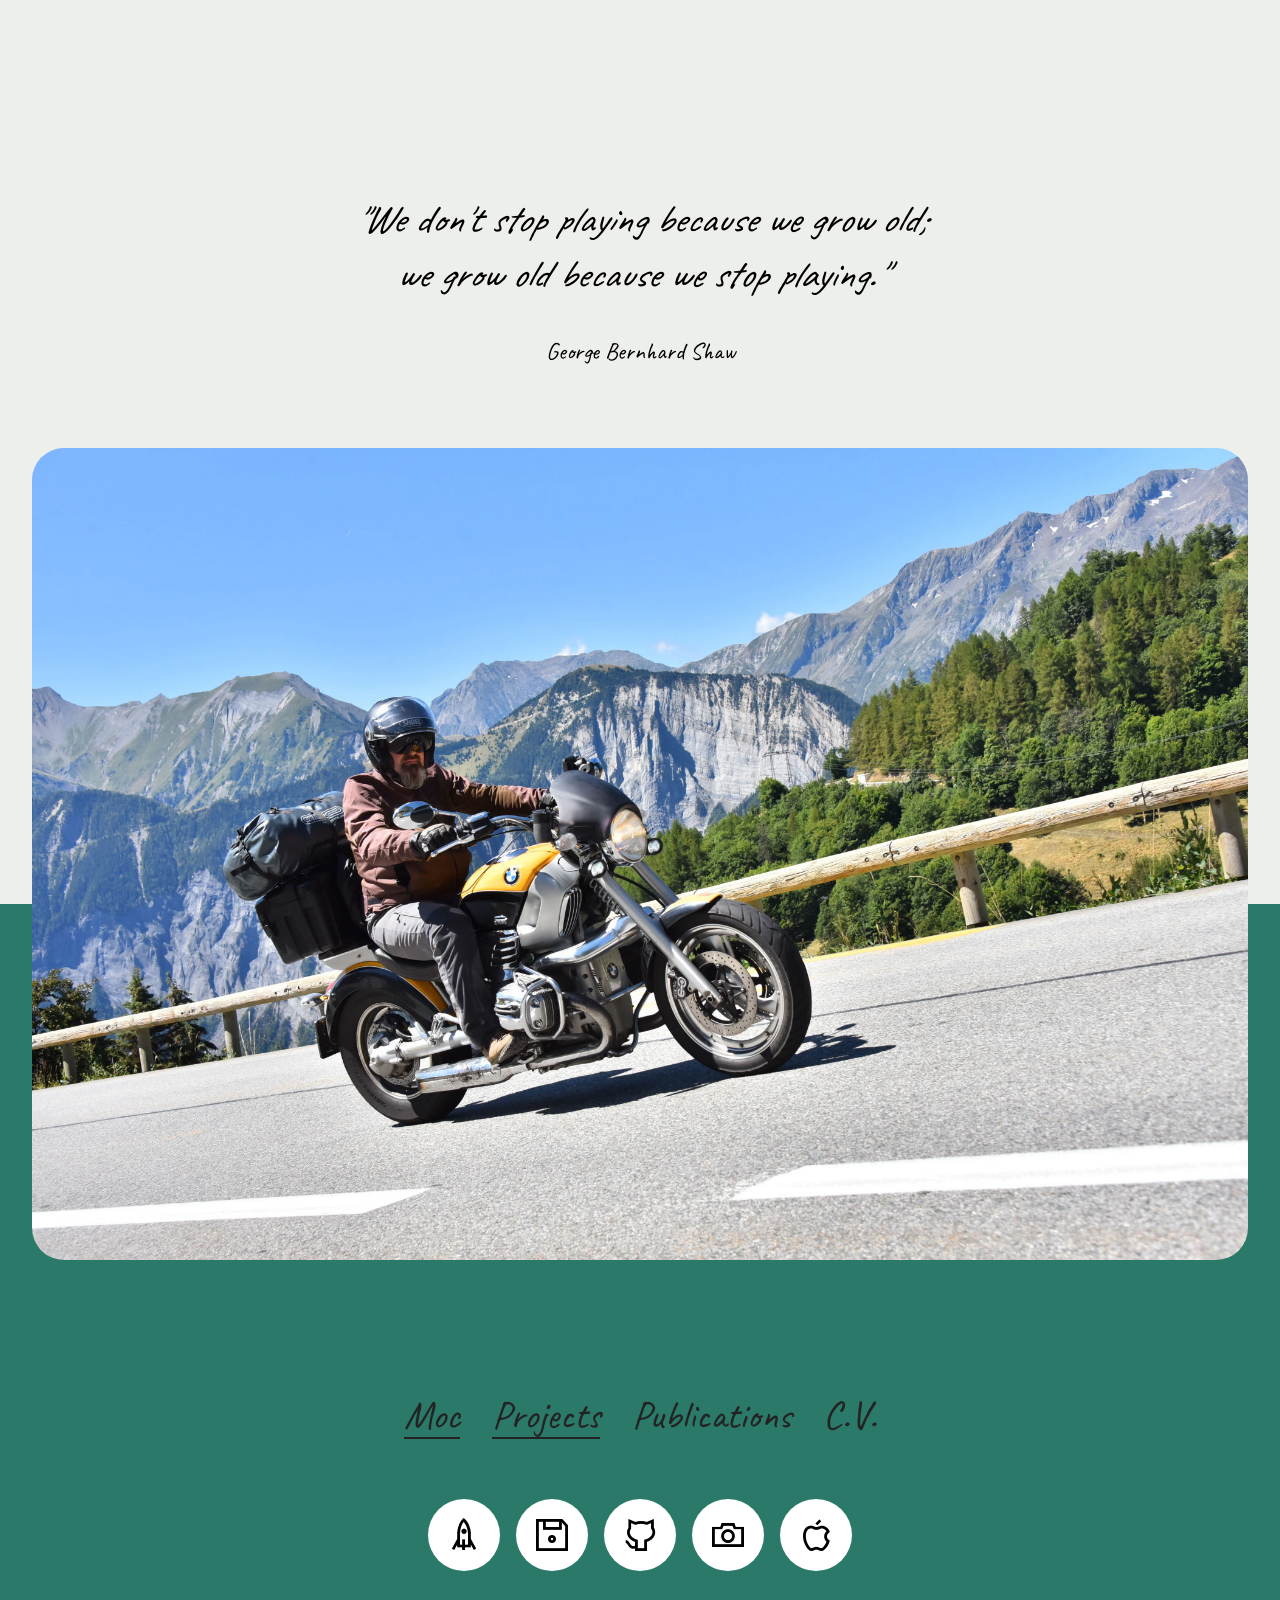
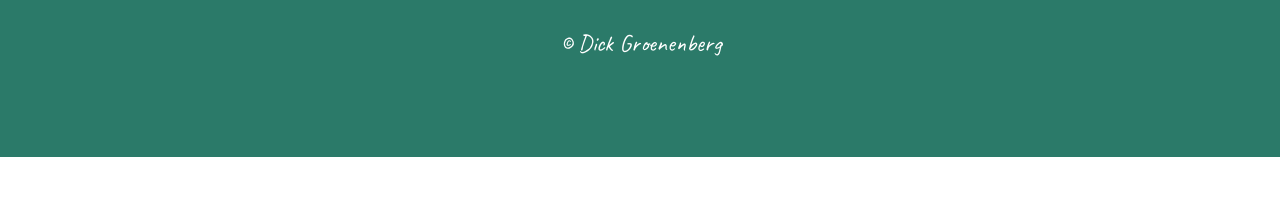
==== commit d746e473: "update moc" ====
--- a/index.html
+++ b/index.html
@@ -19,7 +19,7 @@
   <noscript><link rel="stylesheet" href="https://fonts.googleapis.com/css?family=Inter+Tight:100,200,300,400,500,600,700,800,900,100i,200i,300i,400i,500i,600i,700i,800i,900i&display=swap"></noscript>
   <link rel="preload" href="https://fonts.googleapis.com/css?family=Caveat:400,500,600,700&display=swap" as="style" onload="this.onload=null;this.rel='stylesheet'">
   <noscript><link rel="stylesheet" href="https://fonts.googleapis.com/css?family=Caveat:400,500,600,700&display=swap"></noscript>
-  <link rel="preload" as="style" href="assets/mobirise/css/mbr-additional.css?v=u9YUX5"><link rel="stylesheet" href="assets/mobirise/css/mbr-additional.css?v=u9YUX5" type="text/css">
+  <link rel="preload" as="style" href="assets/mobirise/css/mbr-additional.css?v=twDxdK"><link rel="stylesheet" href="assets/mobirise/css/mbr-additional.css?v=twDxdK" type="text/css">
 
   
   
@@ -64,7 +64,7 @@
                   
                   
                   
-                <li class="header-menu-item mbr-fonts-style display-5">Moc</li><li class="header-menu-item mbr-fonts-style display-5"><a href="projects.html" class="text-black">Projects</a></li><li class="header-menu-item mbr-fonts-style display-5">Publications</li><li class="header-menu-item mbr-fonts-style display-5">C.V.</li></ul>
+                <li class="header-menu-item mbr-fonts-style display-5"><a href="assets/files/MOC-244094_DG_BRICKS_Archaeopteryx.pdf" class="text-black" target="_blank">Moc</a></li><li class="header-menu-item mbr-fonts-style display-5"><a href="projects.html" class="text-black">Projects</a></li><li class="header-menu-item mbr-fonts-style display-5">Publications</li><li class="header-menu-item mbr-fonts-style display-5">C.V.</li></ul>
               </div>
 
             <div class="col-12">
@@ -102,7 +102,7 @@
             </div>
         </div>
     </div>
-</section><section class="display-7" style="padding: 0;align-items: center;justify-content: center;flex-wrap: wrap;    align-content: center;display: flex;position: relative;height: 4rem;"><a href="https://mobiri.se/" style="flex: 1 1;height: 4rem;position: absolute;width: 100%;z-index: 1;"><img alt="" style="height: 4rem;" src="[data-uri]"></a><p style="margin: 0;text-align: center;" class="display-7">&#8204;</p><a style="z-index:1" href="https://mobirise.com/drag-drop-website-builder.html">Drag and Drop Website Builder</a></section><script src="assets/bootstrap/js/bootstrap.bundle.min.js"></script>  <script src="assets/smoothscroll/smooth-scroll.js"></script>  <script src="assets/ytplayer/index.js"></script>  <script src="assets/theme/js/script.js"></script>  
+</section><section class="display-7" style="padding: 0;align-items: center;justify-content: center;flex-wrap: wrap;    align-content: center;display: flex;position: relative;height: 4rem;"><a href="https://mobiri.se/" style="flex: 1 1;height: 4rem;position: absolute;width: 100%;z-index: 1;"><img alt="" style="height: 4rem;" src="[data-uri]"></a><p style="margin: 0;text-align: center;" class="display-7">&#8204;</p><a style="z-index:1" href="https://mobirise.com/offline-website-builder.html">Offline Website Builder</a></section><script src="assets/bootstrap/js/bootstrap.bundle.min.js"></script>  <script src="assets/smoothscroll/smooth-scroll.js"></script>  <script src="assets/ytplayer/index.js"></script>  <script src="assets/theme/js/script.js"></script>  
   
   
  <div id="scrollToTop" class="scrollToTop mbr-arrow-up"><a style="text-align: center;"><i class="mbr-arrow-up-icon mbr-arrow-up-icon-cm cm-icon cm-icon-smallarrow-up"></i></a></div>
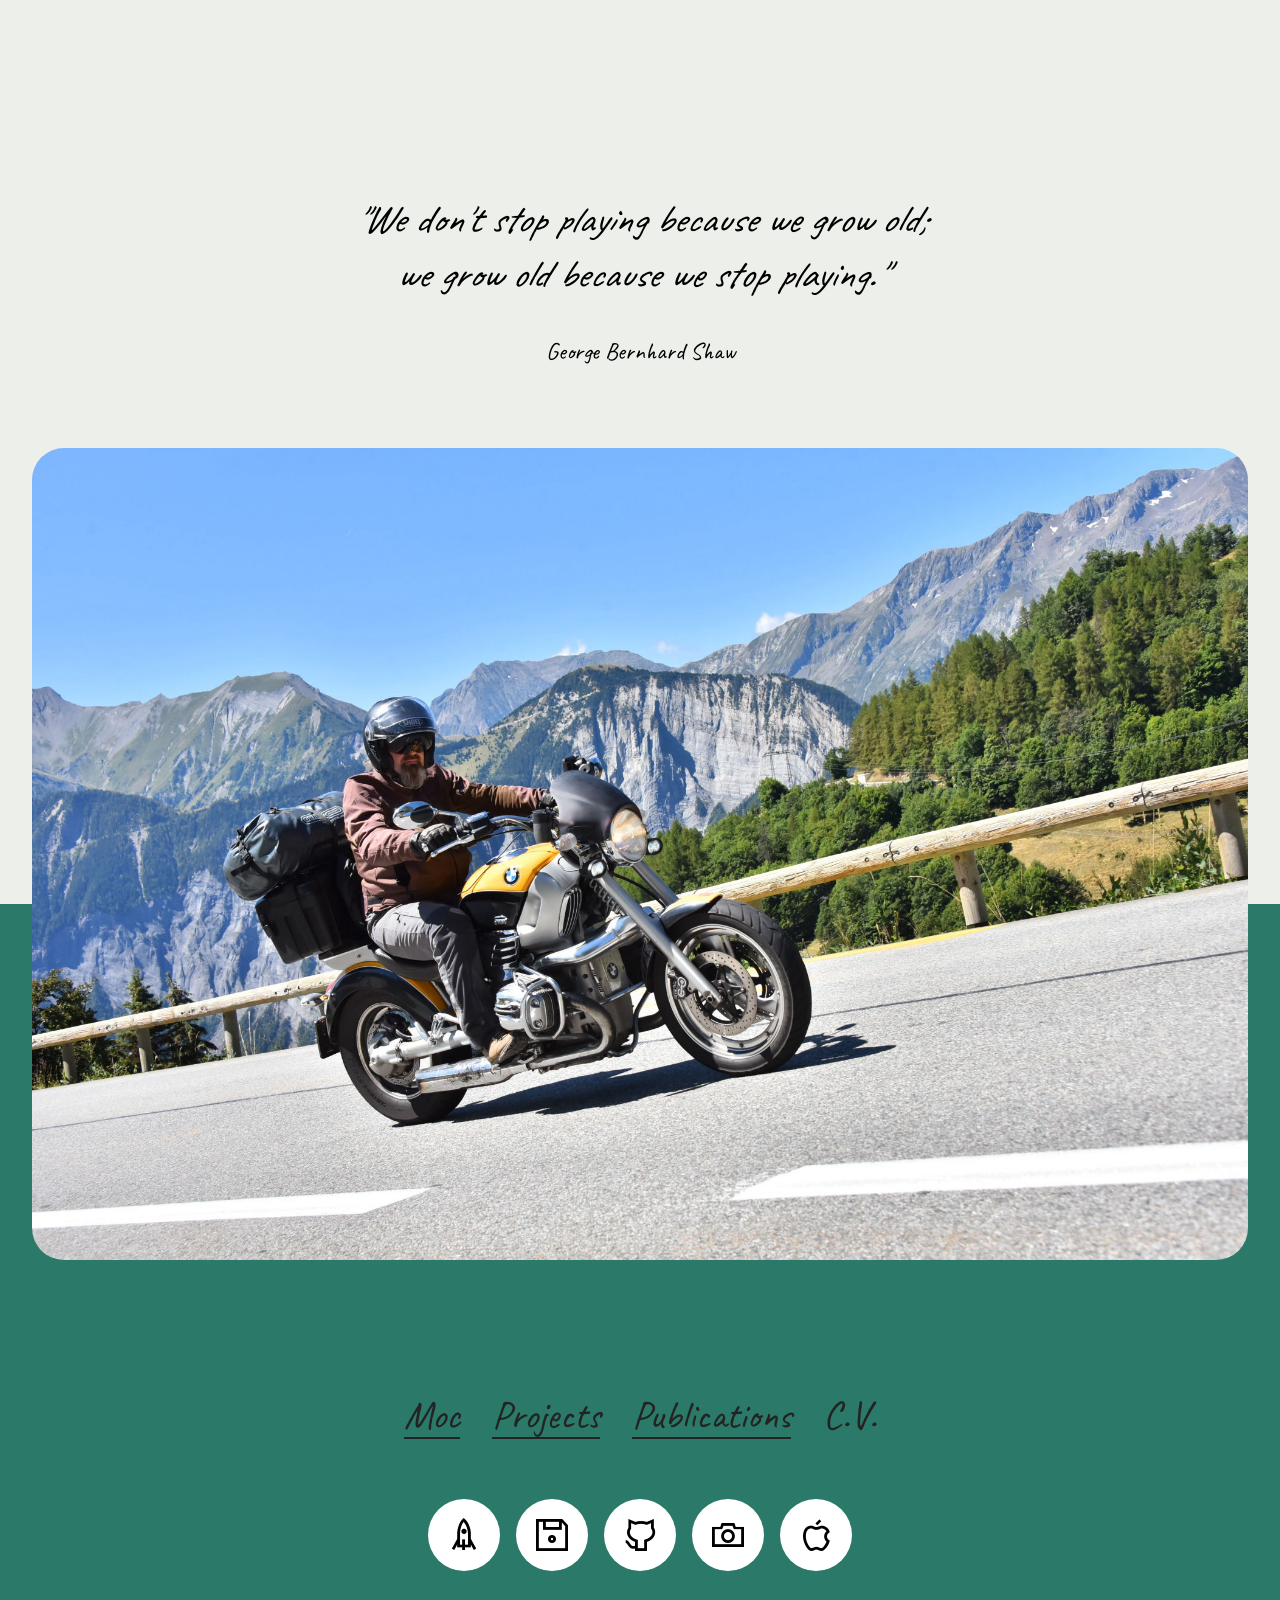
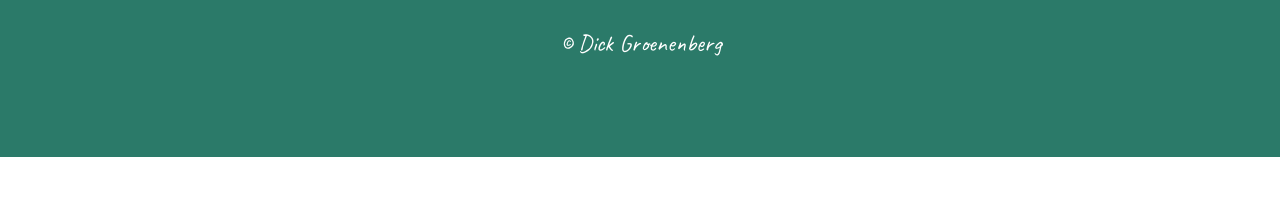
==== commit 47dced2e: "google scholar publications" ====
--- a/index.html
+++ b/index.html
@@ -19,7 +19,7 @@
   <noscript><link rel="stylesheet" href="https://fonts.googleapis.com/css?family=Inter+Tight:100,200,300,400,500,600,700,800,900,100i,200i,300i,400i,500i,600i,700i,800i,900i&display=swap"></noscript>
   <link rel="preload" href="https://fonts.googleapis.com/css?family=Caveat:400,500,600,700&display=swap" as="style" onload="this.onload=null;this.rel='stylesheet'">
   <noscript><link rel="stylesheet" href="https://fonts.googleapis.com/css?family=Caveat:400,500,600,700&display=swap"></noscript>
-  <link rel="preload" as="style" href="assets/mobirise/css/mbr-additional.css?v=twDxdK"><link rel="stylesheet" href="assets/mobirise/css/mbr-additional.css?v=twDxdK" type="text/css">
+  <link rel="preload" as="style" href="assets/mobirise/css/mbr-additional.css?v=qsRJCc"><link rel="stylesheet" href="assets/mobirise/css/mbr-additional.css?v=qsRJCc" type="text/css">
 
   
   
@@ -64,7 +64,7 @@
                   
                   
                   
-                <li class="header-menu-item mbr-fonts-style display-5"><a href="assets/files/MOC-244094_DG_BRICKS_Archaeopteryx.pdf" class="text-black" target="_blank">Moc</a></li><li class="header-menu-item mbr-fonts-style display-5"><a href="projects.html" class="text-black">Projects</a></li><li class="header-menu-item mbr-fonts-style display-5">Publications</li><li class="header-menu-item mbr-fonts-style display-5">C.V.</li></ul>
+                <li class="header-menu-item mbr-fonts-style display-5"><a href="assets/files/MOC-244094_DG_BRICKS_Archaeopteryx.pdf" class="text-black" target="_blank">Moc</a></li><li class="header-menu-item mbr-fonts-style display-5"><a href="projects.html" class="text-black">Projects</a></li><li class="header-menu-item mbr-fonts-style display-5"><a href="https://scholar.google.nl/citations?hl=en&user=xC9t6acAAAAJ&view_op=list_works&sortby=pubdate" class="text-black" target="_blank">Publications</a></li><li class="header-menu-item mbr-fonts-style display-5">C.V.</li></ul>
               </div>
 
             <div class="col-12">
@@ -102,7 +102,7 @@
             </div>
         </div>
     </div>
-</section><section class="display-7" style="padding: 0;align-items: center;justify-content: center;flex-wrap: wrap;    align-content: center;display: flex;position: relative;height: 4rem;"><a href="https://mobiri.se/" style="flex: 1 1;height: 4rem;position: absolute;width: 100%;z-index: 1;"><img alt="" style="height: 4rem;" src="[data-uri]"></a><p style="margin: 0;text-align: center;" class="display-7">&#8204;</p><a style="z-index:1" href="https://mobirise.com/offline-website-builder.html">Offline Website Builder</a></section><script src="assets/bootstrap/js/bootstrap.bundle.min.js"></script>  <script src="assets/smoothscroll/smooth-scroll.js"></script>  <script src="assets/ytplayer/index.js"></script>  <script src="assets/theme/js/script.js"></script>  
+</section><section class="display-7" style="padding: 0;align-items: center;justify-content: center;flex-wrap: wrap;    align-content: center;display: flex;position: relative;height: 4rem;"><a href="https://mobiri.se/" style="flex: 1 1;height: 4rem;position: absolute;width: 100%;z-index: 1;"><img alt="" style="height: 4rem;" src="[data-uri]"></a><p style="margin: 0;text-align: center;" class="display-7">&#8204;</p><a style="z-index:1" href="https://mobirise.com/builder/ai-website-builder.html">Free AI Website Software</a></section><script src="assets/bootstrap/js/bootstrap.bundle.min.js"></script>  <script src="assets/smoothscroll/smooth-scroll.js"></script>  <script src="assets/ytplayer/index.js"></script>  <script src="assets/theme/js/script.js"></script>  
   
   
  <div id="scrollToTop" class="scrollToTop mbr-arrow-up"><a style="text-align: center;"><i class="mbr-arrow-up-icon mbr-arrow-up-icon-cm cm-icon cm-icon-smallarrow-up"></i></a></div>
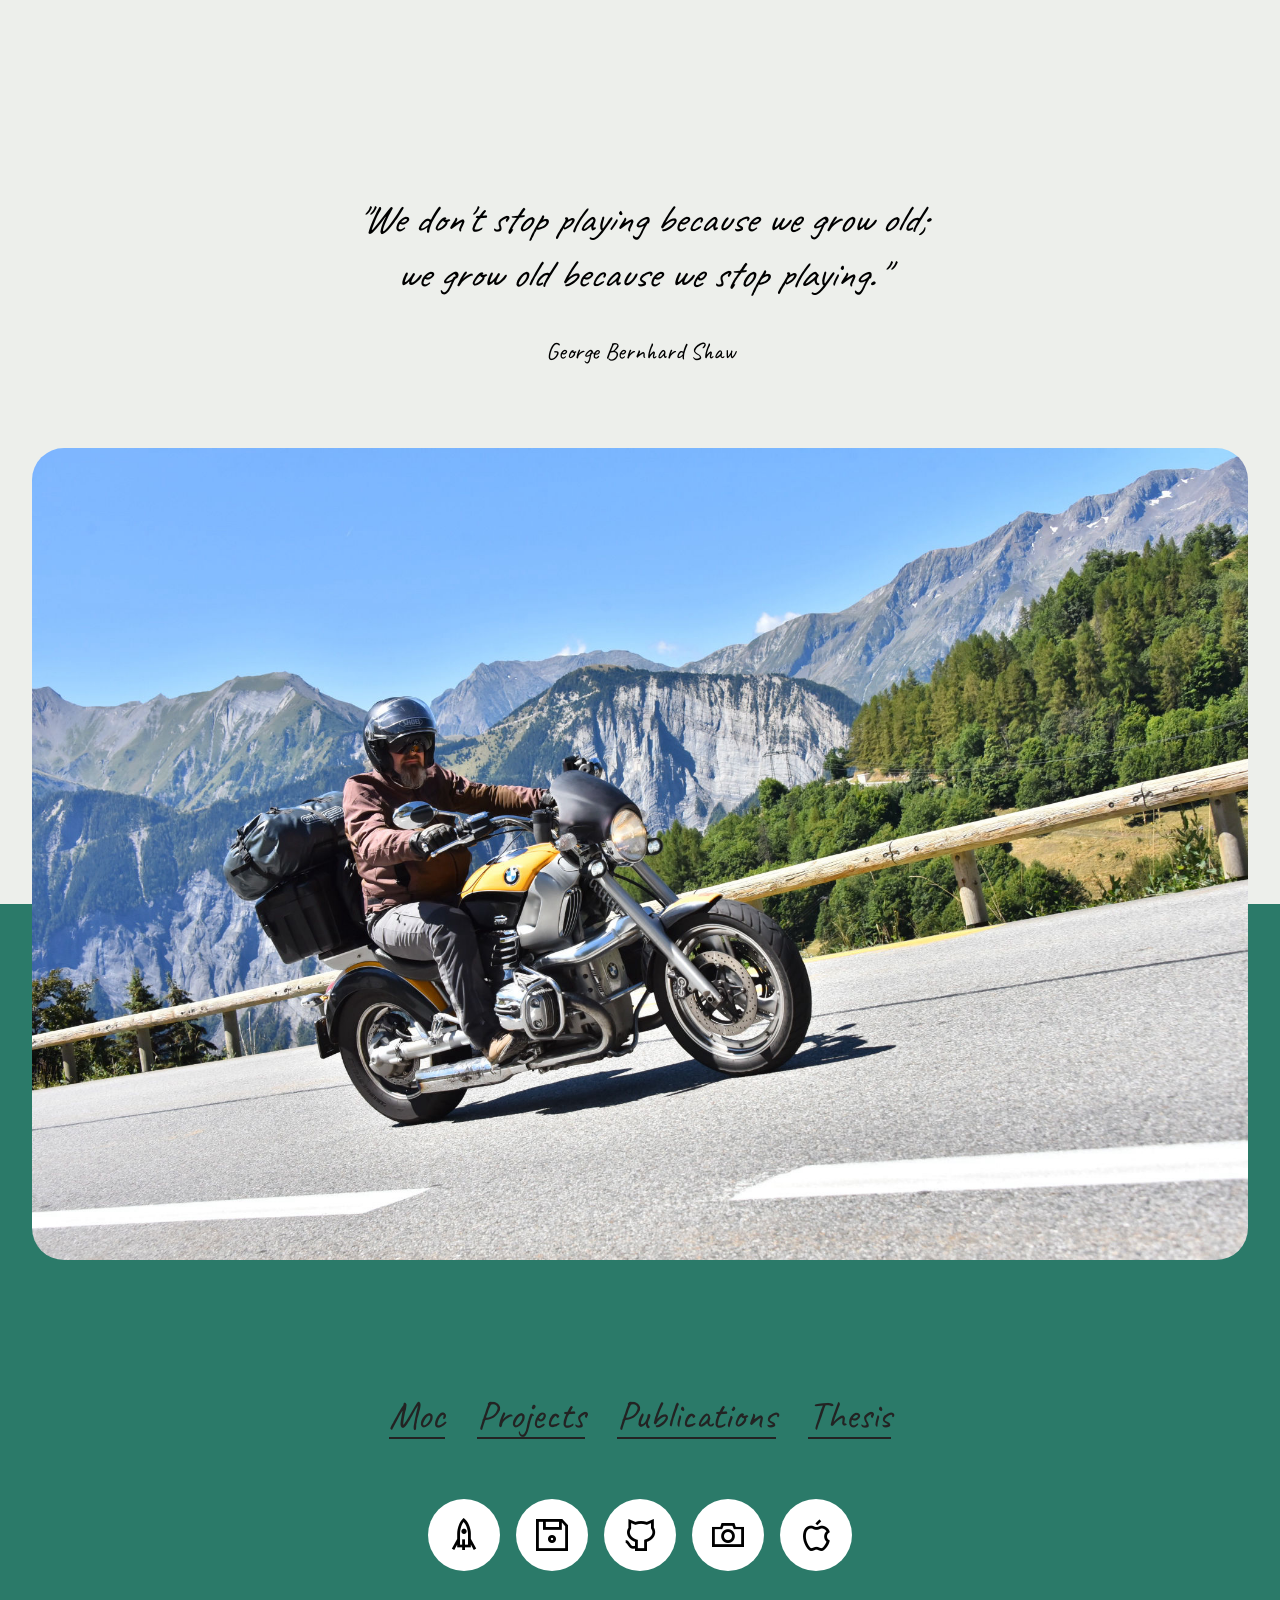
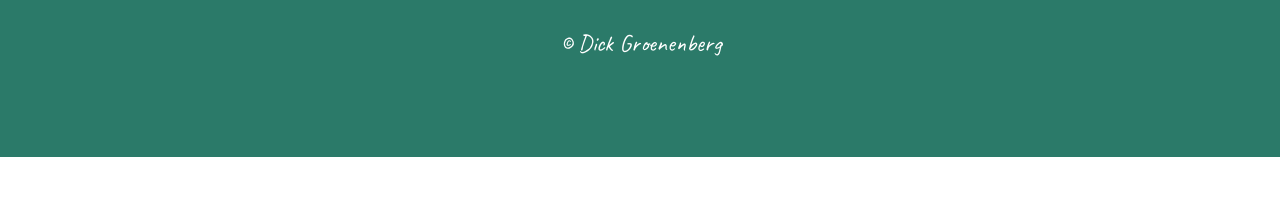
==== commit a217e8d3: "thesis_low_res" ====
--- a/index.html
+++ b/index.html
@@ -19,7 +19,7 @@
   <noscript><link rel="stylesheet" href="https://fonts.googleapis.com/css?family=Inter+Tight:100,200,300,400,500,600,700,800,900,100i,200i,300i,400i,500i,600i,700i,800i,900i&display=swap"></noscript>
   <link rel="preload" href="https://fonts.googleapis.com/css?family=Caveat:400,500,600,700&display=swap" as="style" onload="this.onload=null;this.rel='stylesheet'">
   <noscript><link rel="stylesheet" href="https://fonts.googleapis.com/css?family=Caveat:400,500,600,700&display=swap"></noscript>
-  <link rel="preload" as="style" href="assets/mobirise/css/mbr-additional.css?v=qsRJCc"><link rel="stylesheet" href="assets/mobirise/css/mbr-additional.css?v=qsRJCc" type="text/css">
+  <link rel="preload" as="style" href="assets/mobirise/css/mbr-additional.css?v=qc3pXS"><link rel="stylesheet" href="assets/mobirise/css/mbr-additional.css?v=qc3pXS" type="text/css">
 
   
   
@@ -64,7 +64,7 @@
                   
                   
                   
-                <li class="header-menu-item mbr-fonts-style display-5"><a href="assets/files/MOC-244094_DG_BRICKS_Archaeopteryx.pdf" class="text-black" target="_blank">Moc</a></li><li class="header-menu-item mbr-fonts-style display-5"><a href="projects.html" class="text-black">Projects</a></li><li class="header-menu-item mbr-fonts-style display-5"><a href="https://scholar.google.nl/citations?hl=en&user=xC9t6acAAAAJ&view_op=list_works&sortby=pubdate" class="text-black" target="_blank">Publications</a></li><li class="header-menu-item mbr-fonts-style display-5">C.V.</li></ul>
+                <li class="header-menu-item mbr-fonts-style display-5"><a href="assets/files/MOC-244094_DG_BRICKS_Archaeopteryx.pdf" class="text-black" target="_blank">Moc</a></li><li class="header-menu-item mbr-fonts-style display-5"><a href="projects.html" class="text-black">Projects</a></li><li class="header-menu-item mbr-fonts-style display-5"><a href="https://scholar.google.nl/citations?hl=en&user=JWTM4gQAAAAJ&view_op=list_works&sortby=pubdate" class="text-black" target="_blank">Publications</a></li><li class="header-menu-item mbr-fonts-style display-5"><a href="assets/files/Groenenberg_thesis_2012.pdf" class="text-black" target="_blank">Thesis</a></li></ul>
               </div>
 
             <div class="col-12">
@@ -102,7 +102,7 @@
             </div>
         </div>
     </div>
-</section><section class="display-7" style="padding: 0;align-items: center;justify-content: center;flex-wrap: wrap;    align-content: center;display: flex;position: relative;height: 4rem;"><a href="https://mobiri.se/" style="flex: 1 1;height: 4rem;position: absolute;width: 100%;z-index: 1;"><img alt="" style="height: 4rem;" src="[data-uri]"></a><p style="margin: 0;text-align: center;" class="display-7">&#8204;</p><a style="z-index:1" href="https://mobirise.com/builder/ai-website-builder.html">Free AI Website Software</a></section><script src="assets/bootstrap/js/bootstrap.bundle.min.js"></script>  <script src="assets/smoothscroll/smooth-scroll.js"></script>  <script src="assets/ytplayer/index.js"></script>  <script src="assets/theme/js/script.js"></script>  
+</section><section class="display-7" style="padding: 0;align-items: center;justify-content: center;flex-wrap: wrap;    align-content: center;display: flex;position: relative;height: 4rem;"><a href="https://mobiri.se/" style="flex: 1 1;height: 4rem;position: absolute;width: 100%;z-index: 1;"><img alt="" style="height: 4rem;" src="[data-uri]"></a><p style="margin: 0;text-align: center;" class="display-7">&#8204;</p><a style="z-index:1" href="https://mobirise.com/offline-website-builder.html">Offline Website Software</a></section><script src="assets/bootstrap/js/bootstrap.bundle.min.js"></script>  <script src="assets/smoothscroll/smooth-scroll.js"></script>  <script src="assets/ytplayer/index.js"></script>  <script src="assets/theme/js/script.js"></script>  
   
   
  <div id="scrollToTop" class="scrollToTop mbr-arrow-up"><a style="text-align: center;"><i class="mbr-arrow-up-icon mbr-arrow-up-icon-cm cm-icon cm-icon-smallarrow-up"></i></a></div>
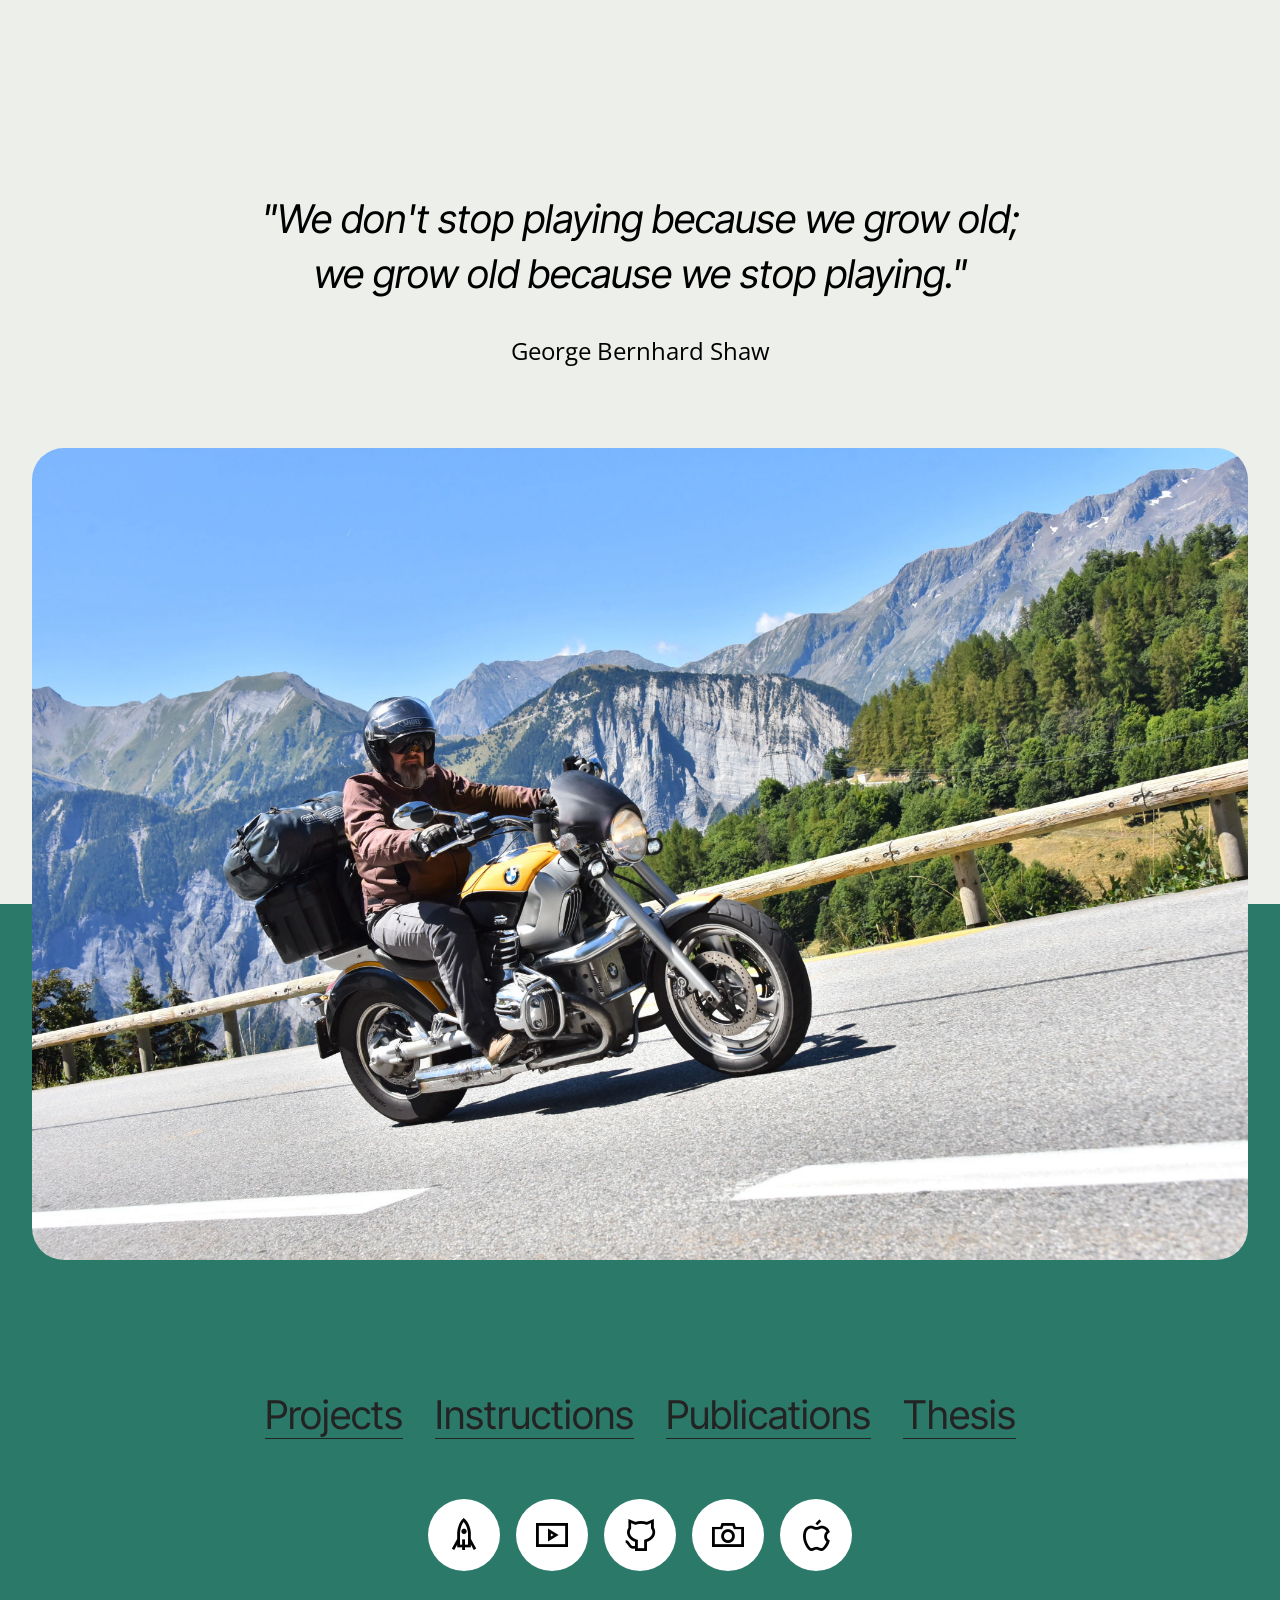
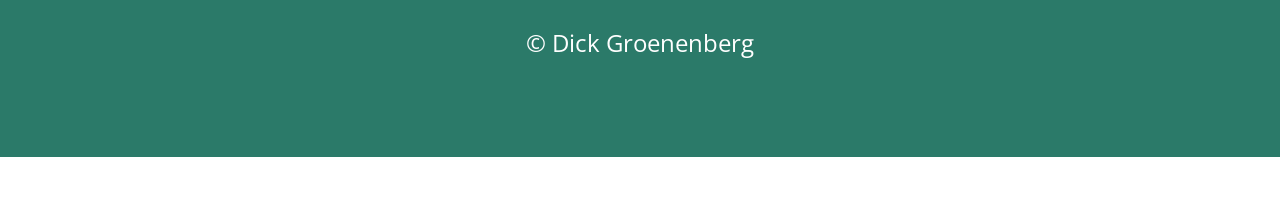
==== commit 1a483407: "font change, instructions added" ====
--- a/index.html
+++ b/index.html
@@ -17,9 +17,9 @@
   <link rel="stylesheet" href="assets/theme/css/style.css">
   <link rel="preload" href="https://fonts.googleapis.com/css?family=Inter+Tight:100,200,300,400,500,600,700,800,900,100i,200i,300i,400i,500i,600i,700i,800i,900i&display=swap" as="style" onload="this.onload=null;this.rel='stylesheet'">
   <noscript><link rel="stylesheet" href="https://fonts.googleapis.com/css?family=Inter+Tight:100,200,300,400,500,600,700,800,900,100i,200i,300i,400i,500i,600i,700i,800i,900i&display=swap"></noscript>
-  <link rel="preload" href="https://fonts.googleapis.com/css?family=Caveat:400,500,600,700&display=swap" as="style" onload="this.onload=null;this.rel='stylesheet'">
-  <noscript><link rel="stylesheet" href="https://fonts.googleapis.com/css?family=Caveat:400,500,600,700&display=swap"></noscript>
-  <link rel="preload" as="style" href="assets/mobirise/css/mbr-additional.css?v=qc3pXS"><link rel="stylesheet" href="assets/mobirise/css/mbr-additional.css?v=qc3pXS" type="text/css">
+  <link rel="preload" href="https://fonts.googleapis.com/css?family=Open+Sans:300,400,500,600,700,800,300i,400i,500i,600i,700i,800i&display=swap" as="style" onload="this.onload=null;this.rel='stylesheet'">
+  <noscript><link rel="stylesheet" href="https://fonts.googleapis.com/css?family=Open+Sans:300,400,500,600,700,800,300i,400i,500i,600i,700i,800i&display=swap"></noscript>
+  <link rel="preload" as="style" href="assets/mobirise/css/mbr-additional.css?v=gmkMMB"><link rel="stylesheet" href="assets/mobirise/css/mbr-additional.css?v=gmkMMB" type="text/css">
 
   
   
@@ -36,7 +36,7 @@
 	<div class="align-center container">
 		<div class="row justify-content-center">
 			<div class="col-md-12 col-lg-9">
-				<h1 class="mbr-section-title mbr-fonts-style mb-4 display-5"><em style="">"We don't stop playing because we grow old;</em><div><em style="">we grow old because we stop playing."</em></div></h1>
+				<h1 class="mbr-section-title mbr-fonts-style mb-4 display-5"><em>"We don't stop playing because we grow old;</em><div><em>we grow old because we stop playing."</em></div></h1>
 				<p class="mbr-text mbr-fonts-style mb-4 display-7">George Bernhard Shaw</p>
 				
 			</div>
@@ -64,7 +64,7 @@
                   
                   
                   
-                <li class="header-menu-item mbr-fonts-style display-5"><a href="assets/files/MOC-244094_DG_BRICKS_Archaeopteryx.pdf" class="text-black" target="_blank">Moc</a></li><li class="header-menu-item mbr-fonts-style display-5"><a href="projects.html" class="text-black">Projects</a></li><li class="header-menu-item mbr-fonts-style display-5"><a href="https://scholar.google.nl/citations?hl=en&user=JWTM4gQAAAAJ&view_op=list_works&sortby=pubdate" class="text-black" target="_blank">Publications</a></li><li class="header-menu-item mbr-fonts-style display-5"><a href="assets/files/Groenenberg_thesis_2012.pdf" class="text-black" target="_blank">Thesis</a></li></ul>
+                <li class="header-menu-item mbr-fonts-style display-5"><a href="projects.html" class="text-black">Projects</a></li><li class="header-menu-item mbr-fonts-style display-5"><a href="instructions.html" class="text-black">Instructions</a></li><li class="header-menu-item mbr-fonts-style display-5"><a href="https://scholar.google.nl/citations?hl=en&user=JWTM4gQAAAAJ&view_op=list_works&sortby=pubdate" class="text-black" target="_blank">Publications</a></li><li class="header-menu-item mbr-fonts-style display-5"><a href="assets/files/Groenenberg_thesis_2012.pdf" class="text-black" target="_blank">Thesis</a></li></ul>
               </div>
 
             <div class="col-12">
@@ -76,7 +76,7 @@
                     </div>
                     <div class="soc-item">
                         <a href="https://mobiri.se/" target="_blank">
-                            <span class="mbr-iconfont mobi-mbri-save mobi-mbri"></span>
+                            <span class="mbr-iconfont mobi-mbri-video-play mobi-mbri"></span>
                         </a>
                     </div>
                     <div class="soc-item">
@@ -102,7 +102,7 @@
             </div>
         </div>
     </div>
-</section><section class="display-7" style="padding: 0;align-items: center;justify-content: center;flex-wrap: wrap;    align-content: center;display: flex;position: relative;height: 4rem;"><a href="https://mobiri.se/" style="flex: 1 1;height: 4rem;position: absolute;width: 100%;z-index: 1;"><img alt="" style="height: 4rem;" src="[data-uri]"></a><p style="margin: 0;text-align: center;" class="display-7">&#8204;</p><a style="z-index:1" href="https://mobirise.com/offline-website-builder.html">Offline Website Software</a></section><script src="assets/bootstrap/js/bootstrap.bundle.min.js"></script>  <script src="assets/smoothscroll/smooth-scroll.js"></script>  <script src="assets/ytplayer/index.js"></script>  <script src="assets/theme/js/script.js"></script>  
+</section><section class="display-7" style="padding: 0;align-items: center;justify-content: center;flex-wrap: wrap;    align-content: center;display: flex;position: relative;height: 4rem;"><a href="https://mobiri.se/" style="flex: 1 1;height: 4rem;position: absolute;width: 100%;z-index: 1;"><img alt="" style="height: 4rem;" src="[data-uri]"></a><p style="margin: 0;text-align: center;" class="display-7">&#8204;</p><a style="z-index:1" href="https://mobirise.com/html-builder.html">HTML Website Maker</a></section><script src="assets/bootstrap/js/bootstrap.bundle.min.js"></script>  <script src="assets/smoothscroll/smooth-scroll.js"></script>  <script src="assets/ytplayer/index.js"></script>  <script src="assets/theme/js/script.js"></script>  
   
   
  <div id="scrollToTop" class="scrollToTop mbr-arrow-up"><a style="text-align: center;"><i class="mbr-arrow-up-icon mbr-arrow-up-icon-cm cm-icon cm-icon-smallarrow-up"></i></a></div>
--- a/assets/mobirise/css/mbr-additional.css
+++ b/assets/mobirise/css/mbr-additional.css
@@ -45,7 +45,7 @@
   font-size: 1.75rem;
 }
 .display-5 {
-  font-family: 'Caveat', handwriting;
+  font-family: 'Inter Tight', sans-serif;
   font-size: 2.8rem;
   line-height: 1.5;
 }
@@ -53,7 +53,7 @@
   font-size: 3.5rem;
 }
 .display-7 {
-  font-family: 'Caveat', handwriting;
+  font-family: 'Open Sans', sans-serif;
   font-size: 1.6rem;
   line-height: 1.3;
 }
@@ -641,7 +641,7 @@
   border-radius: 100px;
 }
 .form-control {
-  font-family: 'Caveat', handwriting;
+  font-family: 'Open Sans', sans-serif;
   font-size: 1.6rem;
   line-height: 1.3;
   font-weight: 400;
@@ -656,7 +656,7 @@
   border-color: #2b7a69 !important;
 }
 .form-control:-webkit-input-placeholder {
-  font-family: 'Caveat', handwriting;
+  font-family: 'Open Sans', sans-serif;
   font-size: 1.6rem;
   line-height: 1.3;
   font-weight: 400;
@@ -898,7 +898,7 @@
   color: #000000;
 }
 .cid-vbhR8u9giz .mbr-card-title {
-  color: #000000;
+  color: #edefeb;
 }
 .cid-vbhR8u9giz .mbr-card-subtitle {
   color: #000000;
@@ -911,3 +911,37 @@
 .cid-vbhR8u9giz .row {
   align-items: center;
 }
+.cid-vhUx27NJlj {
+  padding-top: 6rem;
+  padding-bottom: 6rem;
+  background-color: #2b7a69;
+}
+.cid-vhUx27NJlj .row {
+  flex-direction: row-reverse;
+}
+.cid-vhUx27NJlj .mbr-text {
+  color: #000000;
+  text-align: left;
+}
+.cid-vhUx27NJlj .mbr-section-subtitle {
+  color: #000000;
+  text-align: center;
+}
+.cid-vhUx27NJlj .mbr-section-title {
+  text-align: center;
+  color: #000000;
+}
+.cid-vhUx27NJlj .mbr-card-title {
+  color: #edefeb;
+}
+.cid-vhUx27NJlj .mbr-card-subtitle {
+  color: #000000;
+  text-align: left;
+}
+.cid-vhUx27NJlj .mbr-text,
+.cid-vhUx27NJlj .mbr-section-btn {
+  text-align: left;
+}
+.cid-vhUx27NJlj .row {
+  align-items: center;
+}
--- a/assets/mobirise/css/mbr-additional.css
+++ b/assets/mobirise/css/mbr-additional.css
@@ -45,7 +45,7 @@
   font-size: 1.75rem;
 }
 .display-5 {
-  font-family: 'Caveat', handwriting;
+  font-family: 'Inter Tight', sans-serif;
   font-size: 2.8rem;
   line-height: 1.5;
 }
@@ -53,7 +53,7 @@
   font-size: 3.5rem;
 }
 .display-7 {
-  font-family: 'Caveat', handwriting;
+  font-family: 'Open Sans', sans-serif;
   font-size: 1.6rem;
   line-height: 1.3;
 }
@@ -641,7 +641,7 @@
   border-radius: 100px;
 }
 .form-control {
-  font-family: 'Caveat', handwriting;
+  font-family: 'Open Sans', sans-serif;
   font-size: 1.6rem;
   line-height: 1.3;
   font-weight: 400;
@@ -656,7 +656,7 @@
   border-color: #2b7a69 !important;
 }
 .form-control:-webkit-input-placeholder {
-  font-family: 'Caveat', handwriting;
+  font-family: 'Open Sans', sans-serif;
   font-size: 1.6rem;
   line-height: 1.3;
   font-weight: 400;
@@ -898,7 +898,7 @@
   color: #000000;
 }
 .cid-vbhR8u9giz .mbr-card-title {
-  color: #000000;
+  color: #edefeb;
 }
 .cid-vbhR8u9giz .mbr-card-subtitle {
   color: #000000;
@@ -911,3 +911,37 @@
 .cid-vbhR8u9giz .row {
   align-items: center;
 }
+.cid-vhUx27NJlj {
+  padding-top: 6rem;
+  padding-bottom: 6rem;
+  background-color: #2b7a69;
+}
+.cid-vhUx27NJlj .row {
+  flex-direction: row-reverse;
+}
+.cid-vhUx27NJlj .mbr-text {
+  color: #000000;
+  text-align: left;
+}
+.cid-vhUx27NJlj .mbr-section-subtitle {
+  color: #000000;
+  text-align: center;
+}
+.cid-vhUx27NJlj .mbr-section-title {
+  text-align: center;
+  color: #000000;
+}
+.cid-vhUx27NJlj .mbr-card-title {
+  color: #edefeb;
+}
+.cid-vhUx27NJlj .mbr-card-subtitle {
+  color: #000000;
+  text-align: left;
+}
+.cid-vhUx27NJlj .mbr-text,
+.cid-vhUx27NJlj .mbr-section-btn {
+  text-align: left;
+}
+.cid-vhUx27NJlj .row {
+  align-items: center;
+}
